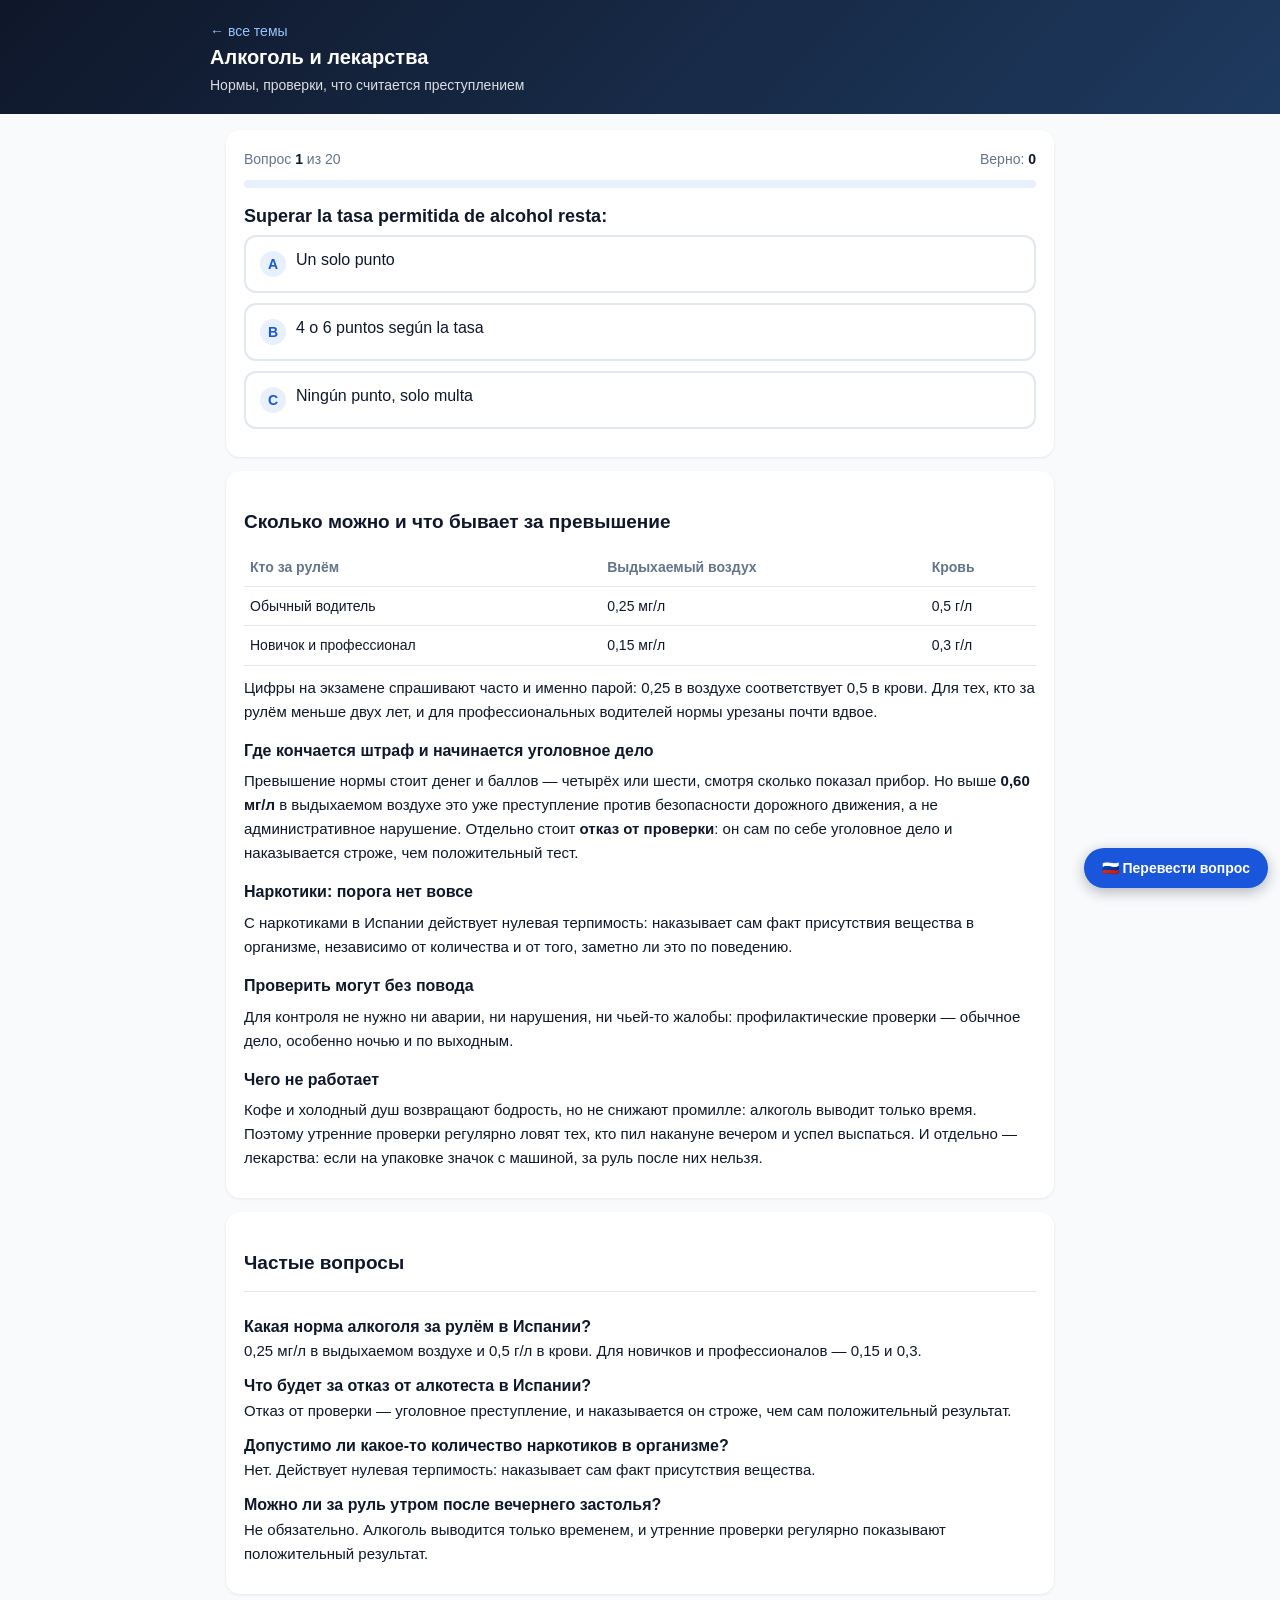
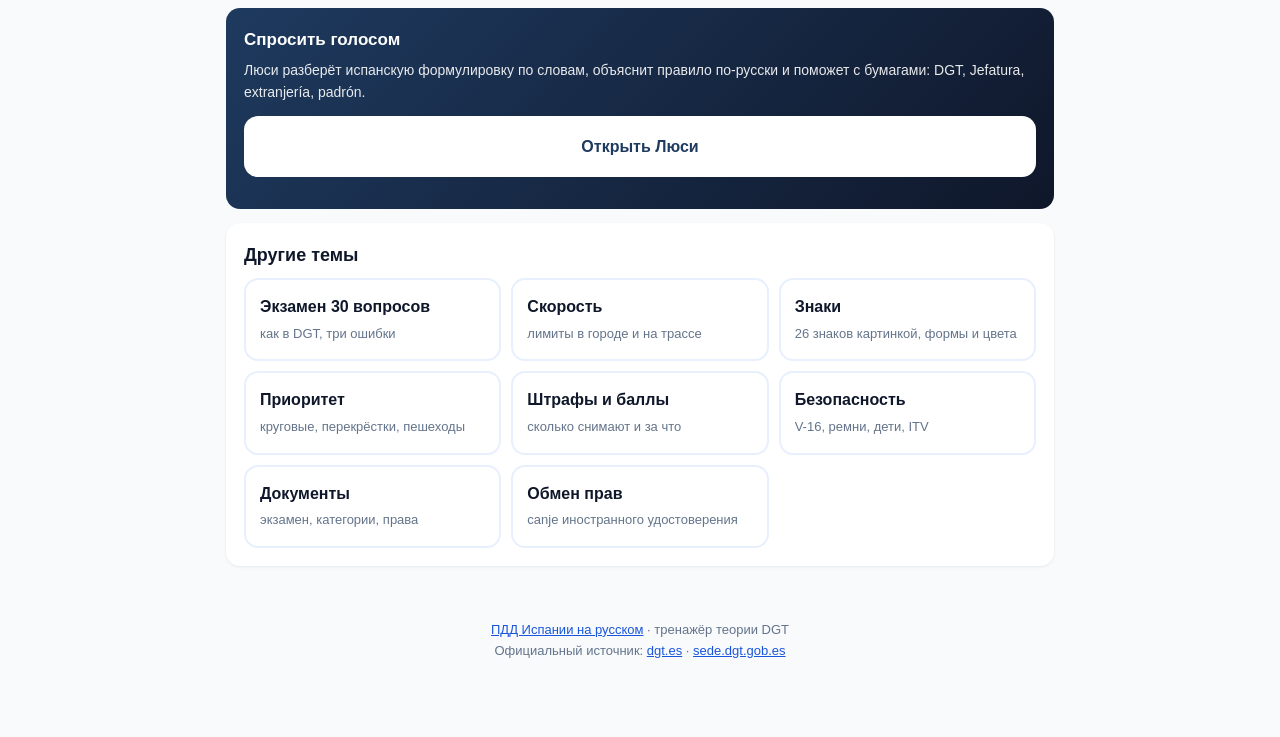
==== alcohol.html @ d6c6e043 "Картинок стало 43, и знак теперь в каждом третьем вопросе билета «Где ещё 20 картинок?» — разобрал п" ====
<!DOCTYPE html>
<html lang="ru">
<head>
<meta charset="UTF-8">
<meta name="viewport" content="width=device-width, initial-scale=1.0">
<meta http-equiv="Cache-Control" content="no-cache, no-store, must-revalidate">
<meta http-equiv="Pragma" content="no-cache">
<meta http-equiv="Expires" content="0">
<title>Алкоголь за рулём в Испании — нормы 0,25 и 0,15 мг/л, тест на русском</title>
<meta name="description" content="Нормы алкоголя за рулём в Испании: 0,25 мг/л в выдыхаемом воздухе и 0,5 г/л в крови, для новичков и профессионалов 0,15 и 0,3. Наркотики — нулевая терпимость, отказ от проверки — уголовное дело.">
<meta name="keywords" content="алкоголь за рулём Испания, норма алкоголя Испания, tasa de alcohol España, 0,25 mg/l, наркотики за рулём Испания, отказ от алкотеста">
<meta property="og:title" content="Алкоголь за рулём в Испании — нормы 0,25 и 0,15 мг/л, тест на русском">
<meta property="og:description" content="Нормы алкоголя за рулём в Испании: 0,25 мг/л в выдыхаемом воздухе и 0,5 г/л в крови, для новичков и профессионалов 0,15 и 0,3. Наркотики — нулевая терпимость, отказ от проверки — уголовное дело.">
<meta property="og:type" content="article">
<meta name="theme-color" content="#0f172a">
<script async src="https://www.googletagmanager.com/gtag/js?id=G-8PW35WG9M5"></script>
<script>window.dataLayer=window.dataLayer||[];function gtag(){dataLayer.push(arguments);}gtag('js',new Date());gtag('config','G-8PW35WG9M5');</script>
<script async src="https://pagead2.googlesyndication.com/pagead/js/adsbygoogle.js?client=ca-pub-7529900678975882" crossorigin="anonymous"></script>
<link rel="canonical" href="https://braxno-dotcom.github.io/pdd-es/alcohol.html">
<link rel="manifest" href="manifest.json">
<link rel="apple-touch-icon" href="icono-180.png">
<link rel="icon" type="image/svg+xml" href="data:image/svg+xml,<svg xmlns='http://www.w3.org/2000/svg' viewBox='0 0 100 100'><circle cx='50' cy='50' r='48' fill='%230f172a' stroke='%231a56db' stroke-width='4'/><text x='50' y='40' text-anchor='middle' font-size='20' font-weight='bold' fill='%2360a5fa'>DGT</text><text x='50' y='62' text-anchor='middle' font-size='13' fill='white'>España</text><text x='50' y='80' text-anchor='middle' font-size='13' fill='%23f87171'>RU</text></svg>">
<link rel="stylesheet" href="estilo.css?v=20260916i">
<script type="application/ld+json">{"@context":"https://schema.org","@type":"FAQPage","mainEntity":[{"@type":"Question","name":"Какая норма алкоголя за рулём в Испании?","acceptedAnswer":{"@type":"Answer","text":"0,25 мг/л в выдыхаемом воздухе и 0,5 г/л в крови. Для новичков и профессионалов — 0,15 и 0,3."}},{"@type":"Question","name":"Что будет за отказ от алкотеста в Испании?","acceptedAnswer":{"@type":"Answer","text":"Отказ от проверки — уголовное преступление, и наказывается он строже, чем сам положительный результат."}},{"@type":"Question","name":"Допустимо ли какое-то количество наркотиков в организме?","acceptedAnswer":{"@type":"Answer","text":"Нет. Действует нулевая терпимость: наказывает сам факт присутствия вещества."}},{"@type":"Question","name":"Можно ли за руль утром после вечернего застолья?","acceptedAnswer":{"@type":"Answer","text":"Не обязательно. Алкоголь выводится только временем, и утренние проверки регулярно показывают положительный результат."}}]}</script>
</head>
<body>

<header>
  <div class="caja">
    <a class="inicio" href="index.html">← все темы</a>
    <h1>Алкоголь и лекарства</h1>
    <p>Нормы, проверки, что считается преступлением</p>
  </div>
</header>

<main>
  <div class="tarjeta">
    <div class="marcador"><span id="contador"></span><span id="puntos"></span></div>
    <div class="barra"><div id="barra"></div></div>
    <div id="zona"></div>
  </div>

  <div class="tarjeta articulo">
    <h2>Сколько можно и что бывает за превышение</h2>
    <table>
      <tr><th>Кто за рулём</th><th>Выдыхаемый воздух</th><th>Кровь</th></tr>
      <tr><td>Обычный водитель</td><td>0,25 мг/л</td><td>0,5 г/л</td></tr>
      <tr><td>Новичок и профессионал</td><td>0,15 мг/л</td><td>0,3 г/л</td></tr>
    </table>
    <p>Цифры на экзамене спрашивают часто и именно парой: 0,25 в воздухе соответствует
    0,5 в крови. Для тех, кто за рулём меньше двух лет, и для профессиональных водителей
    нормы урезаны почти вдвое.</p>

    <h3>Где кончается штраф и начинается уголовное дело</h3>
    <p>Превышение нормы стоит денег и баллов — четырёх или шести, смотря сколько показал
    прибор. Но выше <b>0,60 мг/л</b> в выдыхаемом воздухе это уже преступление против
    безопасности дорожного движения, а не административное нарушение. Отдельно стоит
    <b>отказ от проверки</b>: он сам по себе уголовное дело и наказывается строже, чем
    положительный тест.</p>

    <h3>Наркотики: порога нет вовсе</h3>
    <p>С наркотиками в Испании действует нулевая терпимость: наказывает сам факт присутствия
    вещества в организме, независимо от количества и от того, заметно ли это по поведению.</p>

    <h3>Проверить могут без повода</h3>
    <p>Для контроля не нужно ни аварии, ни нарушения, ни чьей-то жалобы: профилактические
    проверки — обычное дело, особенно ночью и по выходным.</p>

    <h3>Чего не работает</h3>
    <p>Кофе и холодный душ возвращают бодрость, но не снижают промилле: алкоголь выводит
    только время. Поэтому утренние проверки регулярно ловят тех, кто пил накануне вечером
    и успел выспаться. И отдельно — лекарства: если на упаковке значок с машиной, за руль
    после них нельзя.</p>
  </div>

  <div class="tarjeta articulo">
    <h2>Частые вопросы</h2>
    <div class="faq">
      <b>Какая норма алкоголя за рулём в Испании?</b>
      <p>0,25 мг/л в выдыхаемом воздухе и 0,5 г/л в крови. Для новичков и профессионалов — 0,15 и 0,3.</p>
      <b>Что будет за отказ от алкотеста в Испании?</b>
      <p>Отказ от проверки — уголовное преступление, и наказывается он строже, чем сам положительный результат.</p>
      <b>Допустимо ли какое-то количество наркотиков в организме?</b>
      <p>Нет. Действует нулевая терпимость: наказывает сам факт присутствия вещества.</p>
      <b>Можно ли за руль утром после вечернего застолья?</b>
      <p>Не обязательно. Алкоголь выводится только временем, и утренние проверки регулярно показывают положительный результат.</p>
    </div>
  </div>

  <div class="lucia">
    <h2>Спросить голосом</h2>
    <p>Люси разберёт испанскую формулировку по словам, объяснит правило по-русски и
    поможет с бумагами: DGT, Jefatura, extranjería, padrón.</p>
    <a class="boton lucia" href="https://repetiteur.onrender.com/?c=es-pdd">Открыть Люси</a>
  </div>

  <div class="tarjeta">
    <h2>Другие темы</h2>
    <div class="temas">
      <a class="tema" href="test.html"><b>Экзамен 30 вопросов</b><span>как в DGT, три ошибки</span></a>
      <a class="tema" href="velocidad.html"><b>Скорость</b><span>лимиты в городе и на трассе</span></a>
      <a class="tema" href="senales.html"><b>Знаки</b><span>26 знаков картинкой, формы и цвета</span></a>
      <a class="tema" href="prioridad.html"><b>Приоритет</b><span>круговые, перекрёстки, пешеходы</span></a>
      <a class="tema" href="multas.html"><b>Штрафы и баллы</b><span>сколько снимают и за что</span></a>
      <a class="tema" href="seguridad.html"><b>Безопасность</b><span>V-16, ремни, дети, ITV</span></a>
      <a class="tema" href="documentos.html"><b>Документы</b><span>экзамен, категории, права</span></a>
      <a class="tema" href="canje.html"><b>Обмен прав</b><span>canje иностранного удостоверения</span></a>
    </div>
  </div>
</main>

<footer>
  <a href="index.html">ПДД Испании на русском</a> · тренажёр теории DGT<br>
  Официальный источник: <a href="https://www.dgt.es" rel="nofollow">dgt.es</a> ·
  <a href="https://sede.dgt.gob.es" rel="nofollow">sede.dgt.gob.es</a>
</footer>

<script>window.MODO = {tema: "alcohol", examen: false};</script>

<script src="preguntas.js?v=20260916i"></script>
<script src="motor.js?v=20260916i"></script>
</body>
</html>
---- estilo.css ----
/* Общий стиль сайта ПДД Испании. Тёмно-синий как у французского сайта —
   это один продукт, только другая страна. Мобильный вид главный: почти все
   заходят с телефона, поэтому карточки, а не таблицы. */
* { margin: 0; padding: 0; box-sizing: border-box; }

:root {
  --azul: #1a56db;
  --azul-osc: #1e3a5f;
  --azul-claro: #e8f0fe;
  --rojo: #dc2626;
  --verde: #16a34a;
  --naranja: #ea580c;
  --oscuro: #0f172a;
  --gris: #64748b;
  --claro: #f8fafc;
}

body {
  font-family: -apple-system, BlinkMacSystemFont, "Segoe UI", Roboto, sans-serif;
  background: var(--claro);
  color: var(--oscuro);
  line-height: 1.6;
  -webkit-text-size-adjust: 100%;
}

header {
  background: linear-gradient(135deg, var(--oscuro), var(--azul-osc));
  color: #fff;
  padding: 18px 16px;
}
header .caja { max-width: 860px; margin: 0 auto; }
header h1 { font-size: 20px; line-height: 1.3; }
header p { font-size: 14px; opacity: .85; margin-top: 4px; }
header a.inicio { color: #93c5fd; text-decoration: none; font-size: 14px; }

main { max-width: 860px; margin: 0 auto; padding: 16px; }

.tarjeta {
  background: #fff;
  border-radius: 14px;
  padding: 18px;
  margin-bottom: 14px;
  box-shadow: 0 1px 3px rgba(15, 23, 42, .08);
}
.tarjeta h2 { font-size: 18px; margin-bottom: 8px; }
.tarjeta h3 { font-size: 16px; margin: 14px 0 6px; }
.tarjeta p, .tarjeta li { font-size: 15px; }
.tarjeta ul { padding-left: 20px; margin: 8px 0; }

.temas { display: grid; grid-template-columns: repeat(auto-fit, minmax(200px, 1fr)); gap: 10px; }
.tema {
  display: block;
  background: #fff;
  border: 2px solid var(--azul-claro);
  border-radius: 14px;
  padding: 14px;
  text-decoration: none;
  color: var(--oscuro);
}
.tema:active { border-color: var(--azul); }
.tema b { display: block; font-size: 16px; }
.tema span { font-size: 13px; color: var(--gris); }

.boton {
  display: inline-block;
  background: var(--azul);
  color: #fff;
  border: none;
  border-radius: 12px;
  padding: 14px 22px;
  font-size: 16px;
  font-weight: 600;
  text-decoration: none;
  cursor: pointer;
  width: 100%;
  text-align: center;
}
.boton.secundario { background: #fff; color: var(--azul); border: 2px solid var(--azul); }
.boton + .boton { margin-top: 10px; }

/* --- тест --- */
.barra { height: 8px; background: var(--azul-claro); border-radius: 4px; overflow: hidden; margin-bottom: 14px; }
.barra div { height: 100%; background: var(--azul); width: 0; transition: width .25s; }

.marcador { display: flex; justify-content: space-between; font-size: 14px; color: var(--gris); margin-bottom: 10px; }
.marcador b { color: var(--oscuro); }

.pregunta-es { font-size: 18px; font-weight: 600; margin-bottom: 4px; }
.pregunta-ru { font-size: 15px; color: var(--gris); margin-bottom: 14px; }

.opcion {
  display: block;
  width: 100%;
  text-align: left;
  background: #fff;
  border: 2px solid #e2e8f0;
  border-radius: 12px;
  padding: 14px;
  margin-bottom: 10px;
  font-size: 16px;
  cursor: pointer;
  font-family: inherit;
  color: var(--oscuro);
}
.opcion:disabled { cursor: default; }
.opcion.bien { border-color: var(--verde); background: #f0fdf4; }
.opcion.mal { border-color: var(--rojo); background: #fef2f2; }

.aviso { font-size: 14px; padding: 12px; border-radius: 10px; margin-bottom: 12px; }
.aviso.bien { background: #f0fdf4; color: #166534; }
.aviso.mal { background: #fef2f2; color: #991b1b; }

.resultado { text-align: center; }
.resultado .nota { font-size: 44px; font-weight: 700; margin: 8px 0; }
.resultado .aprobado { color: var(--verde); }
.resultado .suspenso { color: var(--rojo); }

.fallo { border-left: 4px solid var(--rojo); padding: 10px 12px; margin-bottom: 10px; background: #fff; border-radius: 0 10px 10px 0; text-align: left; }
.fallo .es { font-weight: 600; font-size: 15px; }
.fallo .ru { font-size: 14px; color: var(--gris); }
.fallo .ok { font-size: 14px; color: var(--verde); margin-top: 4px; }

.lucia {
  background: linear-gradient(135deg, #1e3a5f, #0f172a);
  color: #fff;
  border-radius: 14px;
  padding: 18px;
  margin-bottom: 14px;
}
.lucia h2 { font-size: 17px; margin-bottom: 6px; }
.lucia p { font-size: 14px; opacity: .9; margin-bottom: 12px; }
.lucia a { background: #fff; color: var(--azul-osc); }

footer { text-align: center; padding: 24px 16px; color: var(--gris); font-size: 13px; }
footer a { color: var(--azul); }

.nota-pie { font-size: 13px; color: var(--gris); margin-top: 10px; }

/* --- перевод вариантов и кнопка-переключатель --- */
/* ⚠️ Перевод по умолчанию виден: сайт для тех, кто испанского ещё не знает.
   Класс sin-ru на body прячет русский — режим «как в зале экзамена». */
.opcion .es { display: block; }
.opcion .ru { display: block; font-size: 14px; color: var(--gris); margin-top: 2px; }
body.sin-ru .opcion .ru,
body.sin-ru .pregunta-ru { display: none; }

.traducir {
  position: fixed;
  right: 12px;
  bottom: 12px;
  z-index: 50;
  background: var(--oscuro);
  color: #fff;
  border: none;
  border-radius: 999px;
  padding: 12px 18px;
  font-size: 14px;
  font-weight: 600;
  font-family: inherit;
  box-shadow: 0 4px 14px rgba(15, 23, 42, .3);
  cursor: pointer;
}
body.sin-ru .traducir { background: var(--azul); }

.fallo .por { font-size: 14px; color: var(--oscuro); margin-top: 6px; }
.aviso b { font-weight: 700; }

/* Хвост страницы не должен прятаться под плавающей кнопкой. */
footer { padding-bottom: 76px; }

/* --- длинные текстовые блоки для поиска --- */
.articulo h2 { font-size: 19px; margin: 18px 0 8px; }
.articulo h3 { font-size: 16px; margin: 14px 0 6px; }
.articulo p { margin-bottom: 10px; }
.articulo table { width: 100%; border-collapse: collapse; margin: 10px 0; font-size: 14px; }
.articulo td, .articulo th { border-bottom: 1px solid #e2e8f0; padding: 8px 6px; text-align: left; }
.articulo th { color: var(--gris); font-weight: 600; }
.faq { border-top: 1px solid #e2e8f0; padding-top: 12px; margin-top: 12px; }
.faq b { display: block; margin-top: 10px; }

/* --- знак над вопросом --- */
/* Знак — главное в вопросе, поэтому он крупный и по центру. На телефоне
   120 пикселей читаются так же, как настоящий знак на подъезде: по форме и цвету. */
.senal { text-align: center; margin: 0 0 14px; }
.senal svg { width: 120px; height: 120px; }
.senal-min { float: left; margin: 0 10px 6px 0; }
.senal-min svg { width: 52px; height: 52px; }
.fallo { overflow: hidden; }

/* --- вариант ответа: буква слева, перевод в скобках рядом (как у французского сайта) --- */
.opcion { display: flex; align-items: flex-start; gap: 10px; }
.opcion .letra {
  flex: 0 0 26px;
  height: 26px;
  border-radius: 50%;
  background: var(--azul-claro);
  color: var(--azul);
  font-weight: 700;
  font-size: 14px;
  line-height: 26px;
  text-align: center;
}
.opcion .texto { flex: 1; }
.opcion .es { display: inline; }
.opcion .ru { display: inline; font-size: 14px; color: var(--gris); margin-top: 0; }
.opcion.bien .letra { background: #dcfce7; color: var(--verde); }
.opcion.mal .letra { background: #fee2e2; color: var(--rojo); }
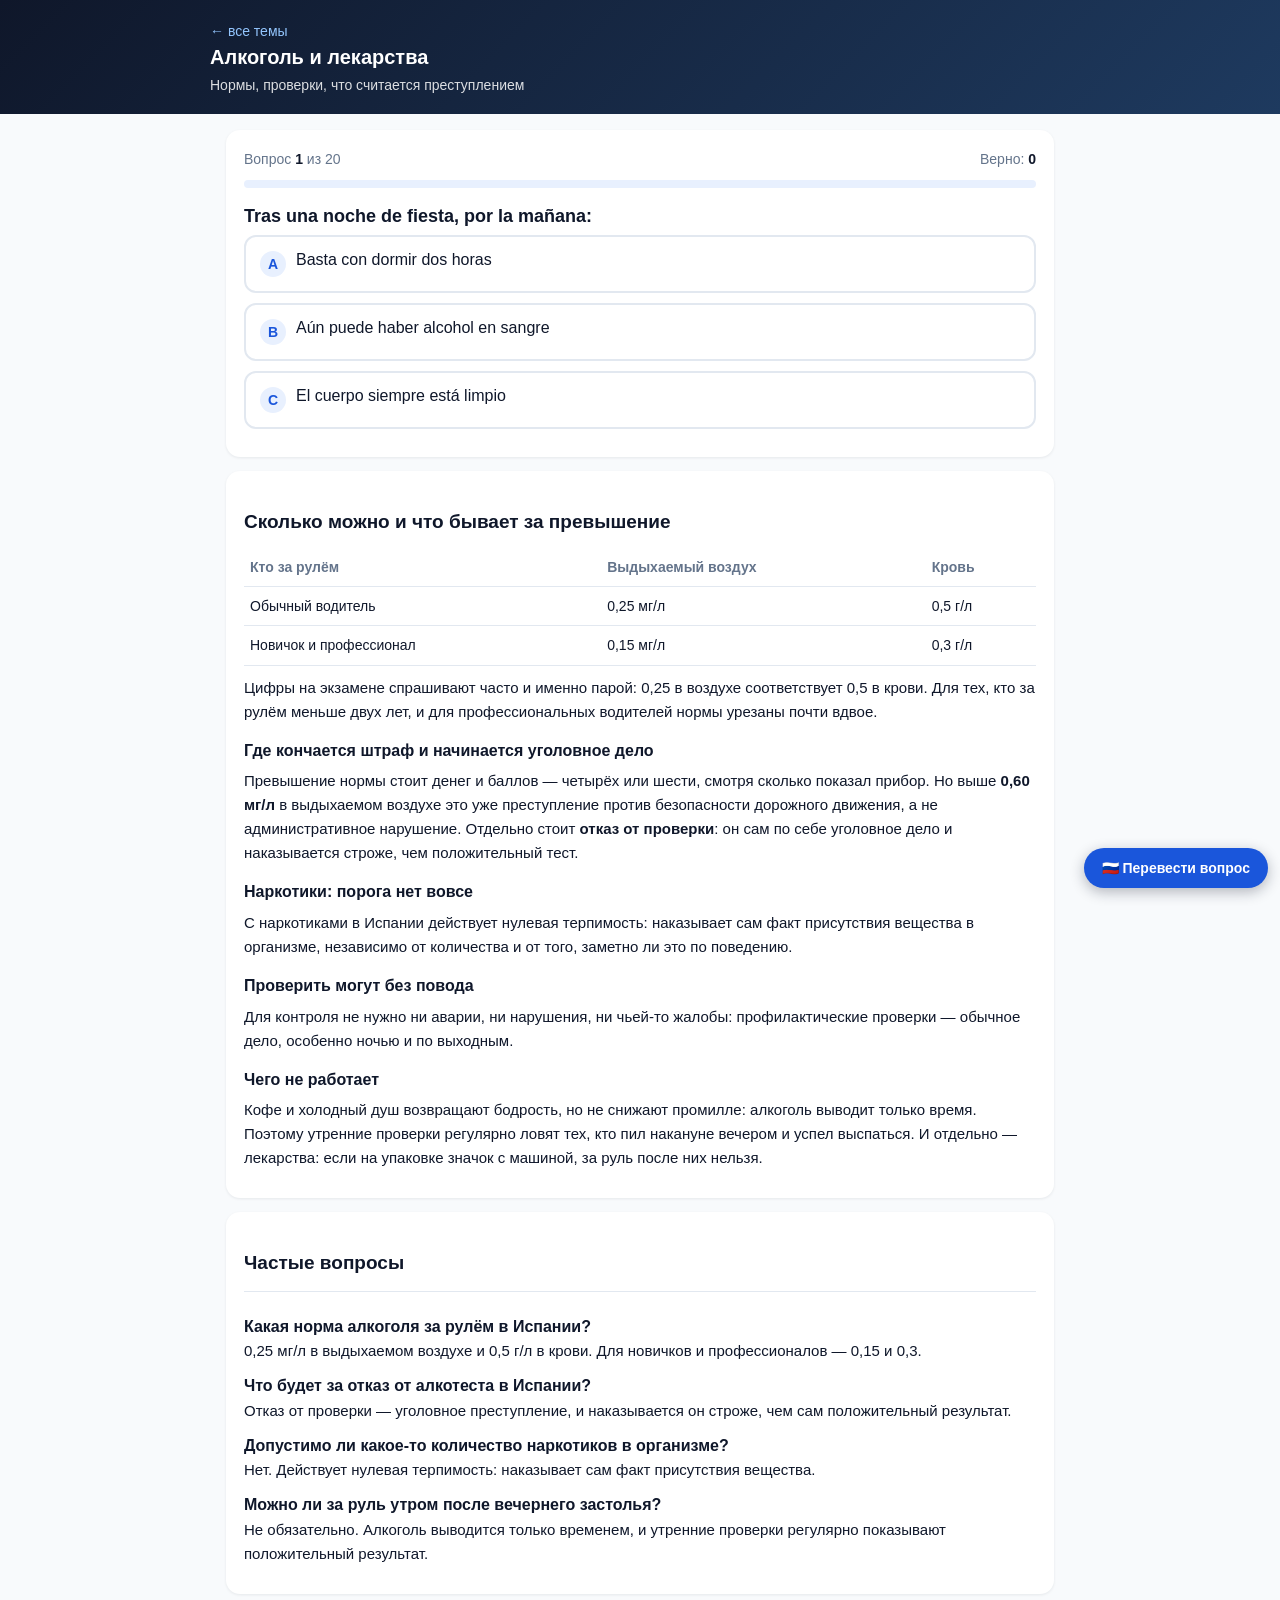
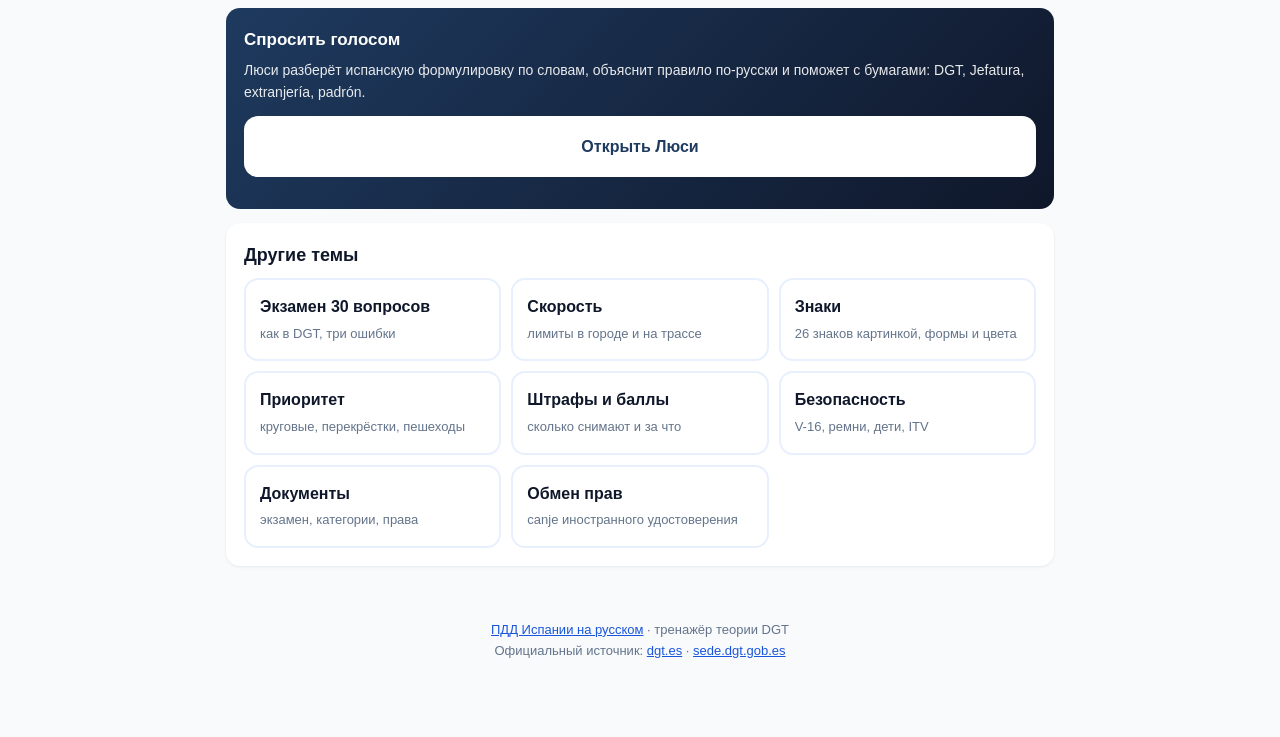
==== commit 23f36f39: "Банк собирается из таблиц правил: 197 → 335 вопросов Дорога к тысяче. Писать восемьсот вопросов подр" ====
--- a/alcohol.html
+++ b/alcohol.html
@@ -20,7 +20,7 @@
 <link rel="manifest" href="manifest.json">
 <link rel="apple-touch-icon" href="icono-180.png">
 <link rel="icon" type="image/svg+xml" href="data:image/svg+xml,<svg xmlns='http://www.w3.org/2000/svg' viewBox='0 0 100 100'><circle cx='50' cy='50' r='48' fill='%230f172a' stroke='%231a56db' stroke-width='4'/><text x='50' y='40' text-anchor='middle' font-size='20' font-weight='bold' fill='%2360a5fa'>DGT</text><text x='50' y='62' text-anchor='middle' font-size='13' fill='white'>España</text><text x='50' y='80' text-anchor='middle' font-size='13' fill='%23f87171'>RU</text></svg>">
-<link rel="stylesheet" href="estilo.css?v=20260916i">
+<link rel="stylesheet" href="estilo.css?v=20260916j">
 <script type="application/ld+json">{"@context":"https://schema.org","@type":"FAQPage","mainEntity":[{"@type":"Question","name":"Какая норма алкоголя за рулём в Испании?","acceptedAnswer":{"@type":"Answer","text":"0,25 мг/л в выдыхаемом воздухе и 0,5 г/л в крови. Для новичков и профессионалов — 0,15 и 0,3."}},{"@type":"Question","name":"Что будет за отказ от алкотеста в Испании?","acceptedAnswer":{"@type":"Answer","text":"Отказ от проверки — уголовное преступление, и наказывается он строже, чем сам положительный результат."}},{"@type":"Question","name":"Допустимо ли какое-то количество наркотиков в организме?","acceptedAnswer":{"@type":"Answer","text":"Нет. Действует нулевая терпимость: наказывает сам факт присутствия вещества."}},{"@type":"Question","name":"Можно ли за руль утром после вечернего застолья?","acceptedAnswer":{"@type":"Answer","text":"Не обязательно. Алкоголь выводится только временем, и утренние проверки регулярно показывают положительный результат."}}]}</script>
 </head>
 <body>
@@ -117,7 +117,8 @@
 
 <script>window.MODO = {tema: "alcohol", examen: false};</script>
 
-<script src="preguntas.js?v=20260916i"></script>
-<script src="motor.js?v=20260916i"></script>
+<script src="preguntas.js?v=20260916j"></script>
+<script src="preguntas-auto.js?v=20260916j"></script>
+<script src="motor.js?v=20260916j"></script>
 </body>
 </html>
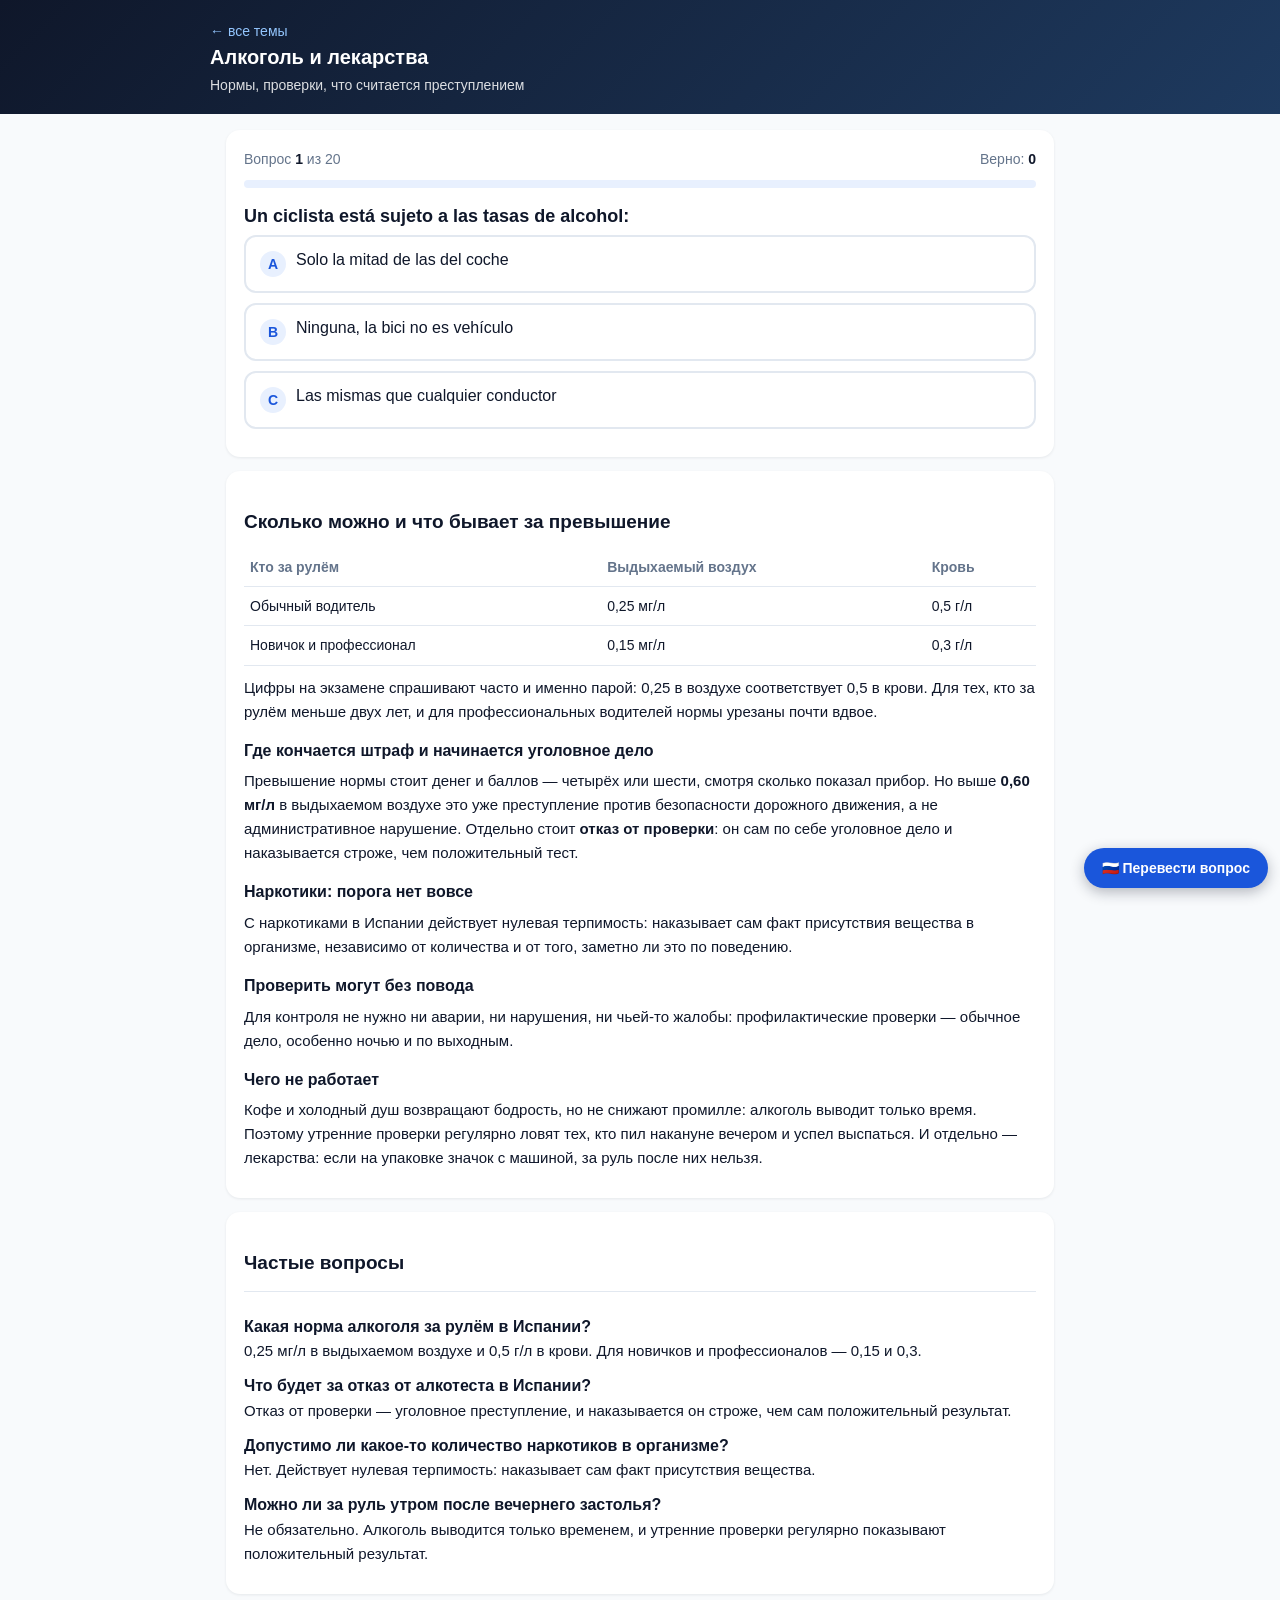
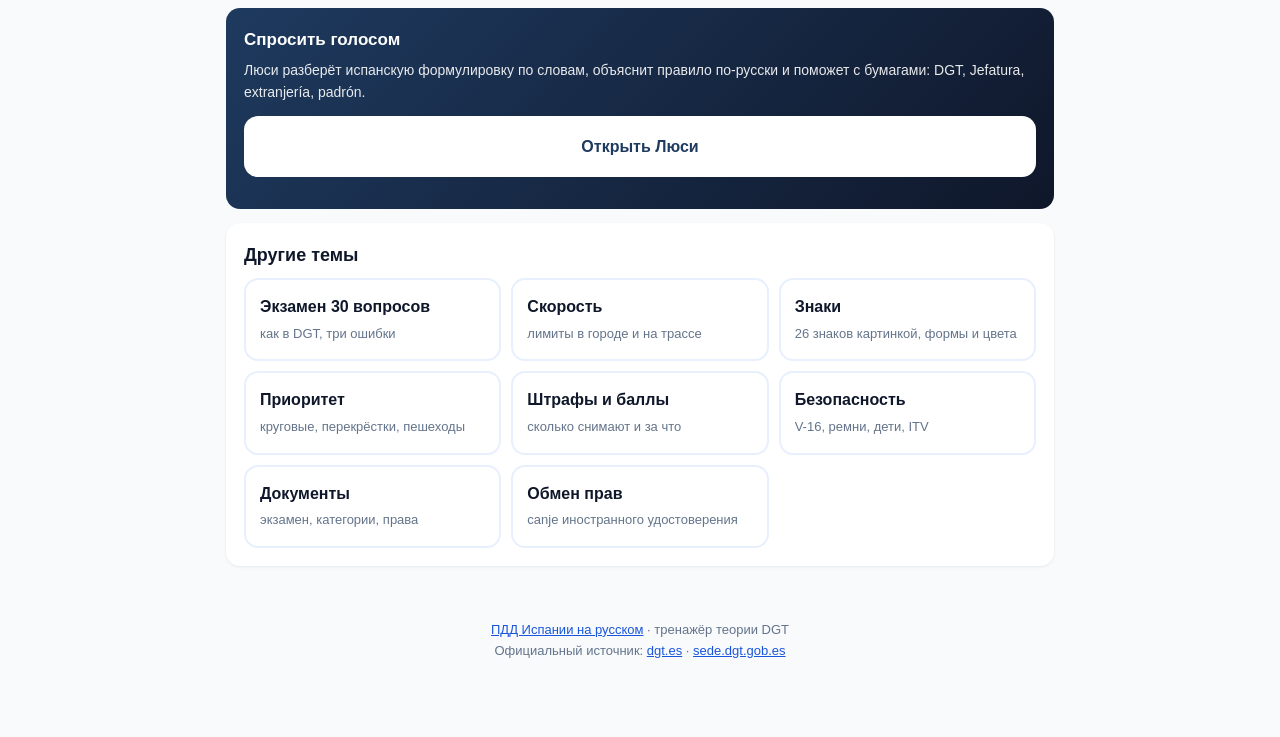
==== commit 96197006: "Перевод не появляется сам: только по нажатию и только на текущий вопрос Борис: «чтоб перевод появлял" ====
--- a/alcohol.html
+++ b/alcohol.html
@@ -20,7 +20,7 @@
 <link rel="manifest" href="manifest.json">
 <link rel="apple-touch-icon" href="icono-180.png">
 <link rel="icon" type="image/svg+xml" href="data:image/svg+xml,<svg xmlns='http://www.w3.org/2000/svg' viewBox='0 0 100 100'><circle cx='50' cy='50' r='48' fill='%230f172a' stroke='%231a56db' stroke-width='4'/><text x='50' y='40' text-anchor='middle' font-size='20' font-weight='bold' fill='%2360a5fa'>DGT</text><text x='50' y='62' text-anchor='middle' font-size='13' fill='white'>España</text><text x='50' y='80' text-anchor='middle' font-size='13' fill='%23f87171'>RU</text></svg>">
-<link rel="stylesheet" href="estilo.css?v=20260916j">
+<link rel="stylesheet" href="estilo.css?v=20260916k">
 <script type="application/ld+json">{"@context":"https://schema.org","@type":"FAQPage","mainEntity":[{"@type":"Question","name":"Какая норма алкоголя за рулём в Испании?","acceptedAnswer":{"@type":"Answer","text":"0,25 мг/л в выдыхаемом воздухе и 0,5 г/л в крови. Для новичков и профессионалов — 0,15 и 0,3."}},{"@type":"Question","name":"Что будет за отказ от алкотеста в Испании?","acceptedAnswer":{"@type":"Answer","text":"Отказ от проверки — уголовное преступление, и наказывается он строже, чем сам положительный результат."}},{"@type":"Question","name":"Допустимо ли какое-то количество наркотиков в организме?","acceptedAnswer":{"@type":"Answer","text":"Нет. Действует нулевая терпимость: наказывает сам факт присутствия вещества."}},{"@type":"Question","name":"Можно ли за руль утром после вечернего застолья?","acceptedAnswer":{"@type":"Answer","text":"Не обязательно. Алкоголь выводится только временем, и утренние проверки регулярно показывают положительный результат."}}]}</script>
 </head>
 <body>
@@ -117,8 +117,8 @@
 
 <script>window.MODO = {tema: "alcohol", examen: false};</script>
 
-<script src="preguntas.js?v=20260916j"></script>
-<script src="preguntas-auto.js?v=20260916j"></script>
-<script src="motor.js?v=20260916j"></script>
+<script src="preguntas.js?v=20260916k"></script>
+<script src="preguntas-auto.js?v=20260916k"></script>
+<script src="motor.js?v=20260916k"></script>
 </body>
 </html>
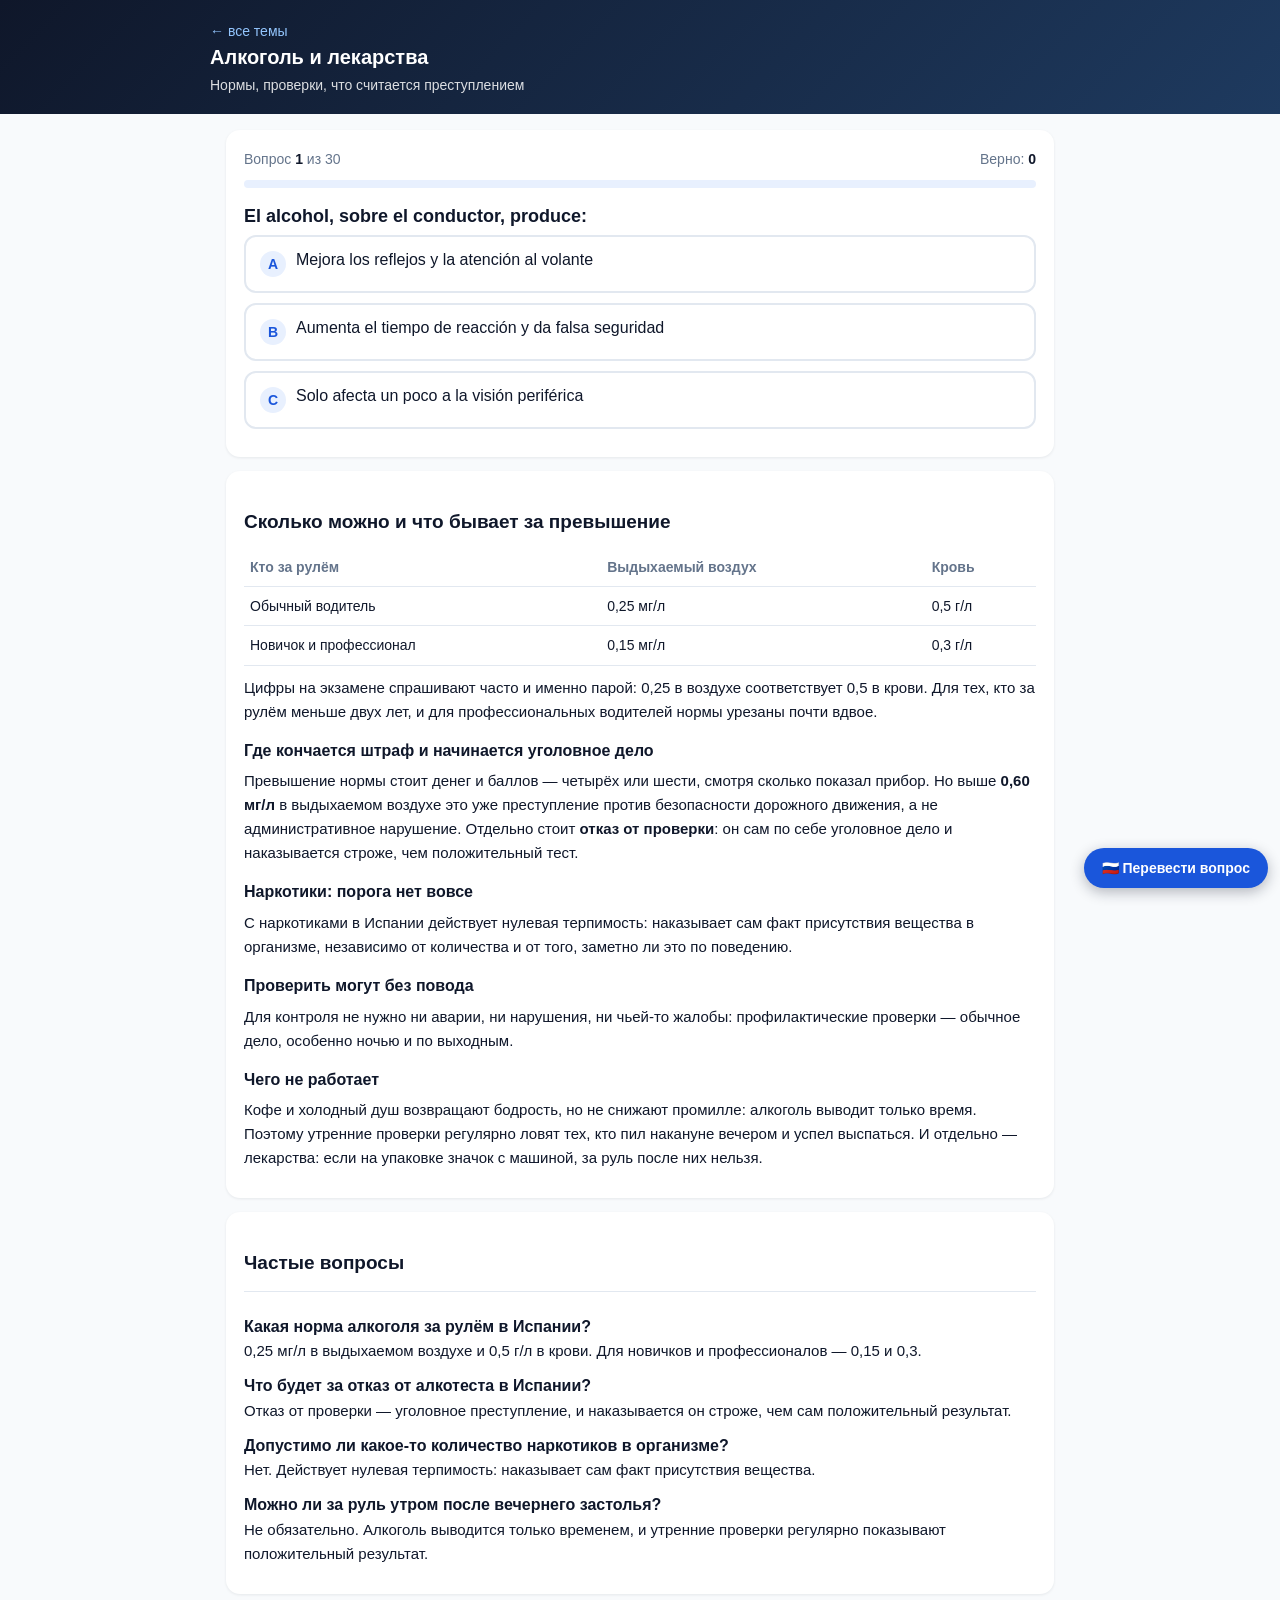
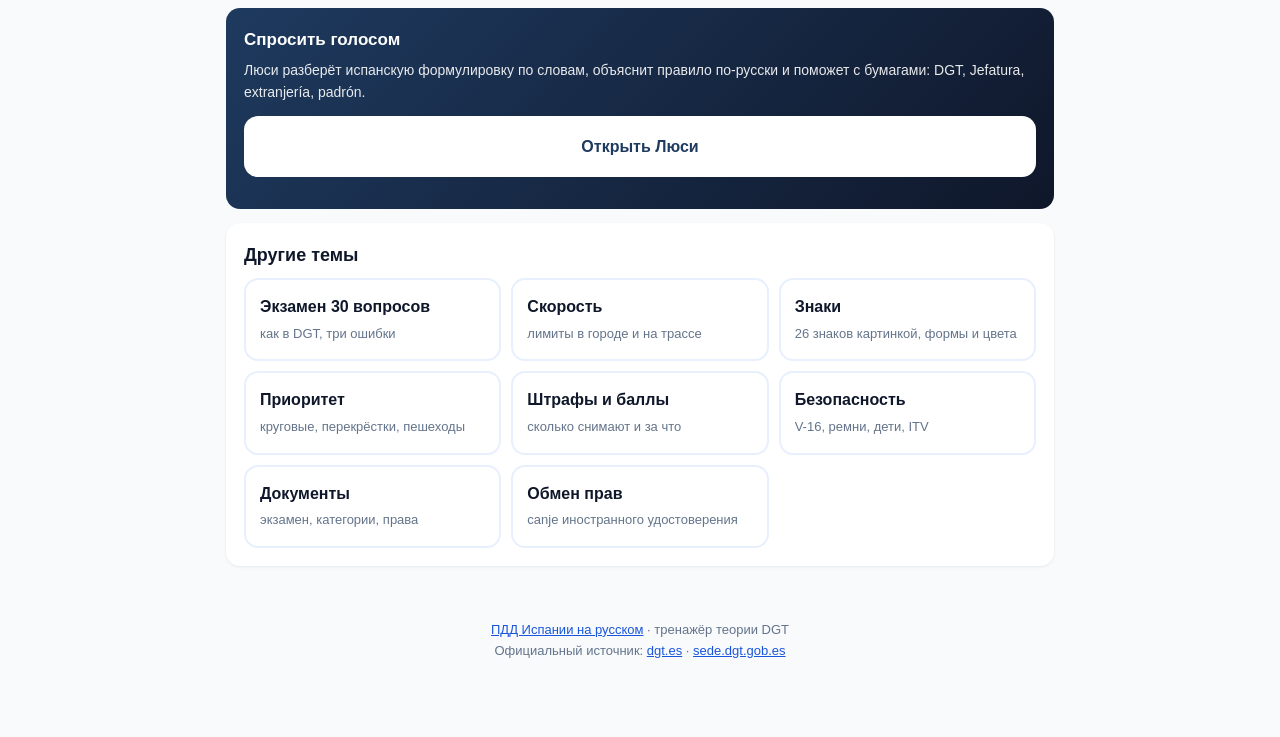
==== commit 6396e8dd: "Ещё шесть таблиц правил: банк 335 → 376 Продолжение дороги к тысяче. Новые таблицы: - реакция и путь" ====
--- a/alcohol.html
+++ b/alcohol.html
@@ -20,7 +20,7 @@
 <link rel="manifest" href="manifest.json">
 <link rel="apple-touch-icon" href="icono-180.png">
 <link rel="icon" type="image/svg+xml" href="data:image/svg+xml,<svg xmlns='http://www.w3.org/2000/svg' viewBox='0 0 100 100'><circle cx='50' cy='50' r='48' fill='%230f172a' stroke='%231a56db' stroke-width='4'/><text x='50' y='40' text-anchor='middle' font-size='20' font-weight='bold' fill='%2360a5fa'>DGT</text><text x='50' y='62' text-anchor='middle' font-size='13' fill='white'>España</text><text x='50' y='80' text-anchor='middle' font-size='13' fill='%23f87171'>RU</text></svg>">
-<link rel="stylesheet" href="estilo.css?v=20260916k">
+<link rel="stylesheet" href="estilo.css?v=20260917a">
 <script type="application/ld+json">{"@context":"https://schema.org","@type":"FAQPage","mainEntity":[{"@type":"Question","name":"Какая норма алкоголя за рулём в Испании?","acceptedAnswer":{"@type":"Answer","text":"0,25 мг/л в выдыхаемом воздухе и 0,5 г/л в крови. Для новичков и профессионалов — 0,15 и 0,3."}},{"@type":"Question","name":"Что будет за отказ от алкотеста в Испании?","acceptedAnswer":{"@type":"Answer","text":"Отказ от проверки — уголовное преступление, и наказывается он строже, чем сам положительный результат."}},{"@type":"Question","name":"Допустимо ли какое-то количество наркотиков в организме?","acceptedAnswer":{"@type":"Answer","text":"Нет. Действует нулевая терпимость: наказывает сам факт присутствия вещества."}},{"@type":"Question","name":"Можно ли за руль утром после вечернего застолья?","acceptedAnswer":{"@type":"Answer","text":"Не обязательно. Алкоголь выводится только временем, и утренние проверки регулярно показывают положительный результат."}}]}</script>
 </head>
 <body>
@@ -117,8 +117,8 @@
 
 <script>window.MODO = {tema: "alcohol", examen: false};</script>
 
-<script src="preguntas.js?v=20260916k"></script>
-<script src="preguntas-auto.js?v=20260916k"></script>
-<script src="motor.js?v=20260916k"></script>
+<script src="preguntas.js?v=20260917a"></script>
+<script src="preguntas-auto.js?v=20260917a"></script>
+<script src="motor.js?v=20260917a"></script>
 </body>
 </html>
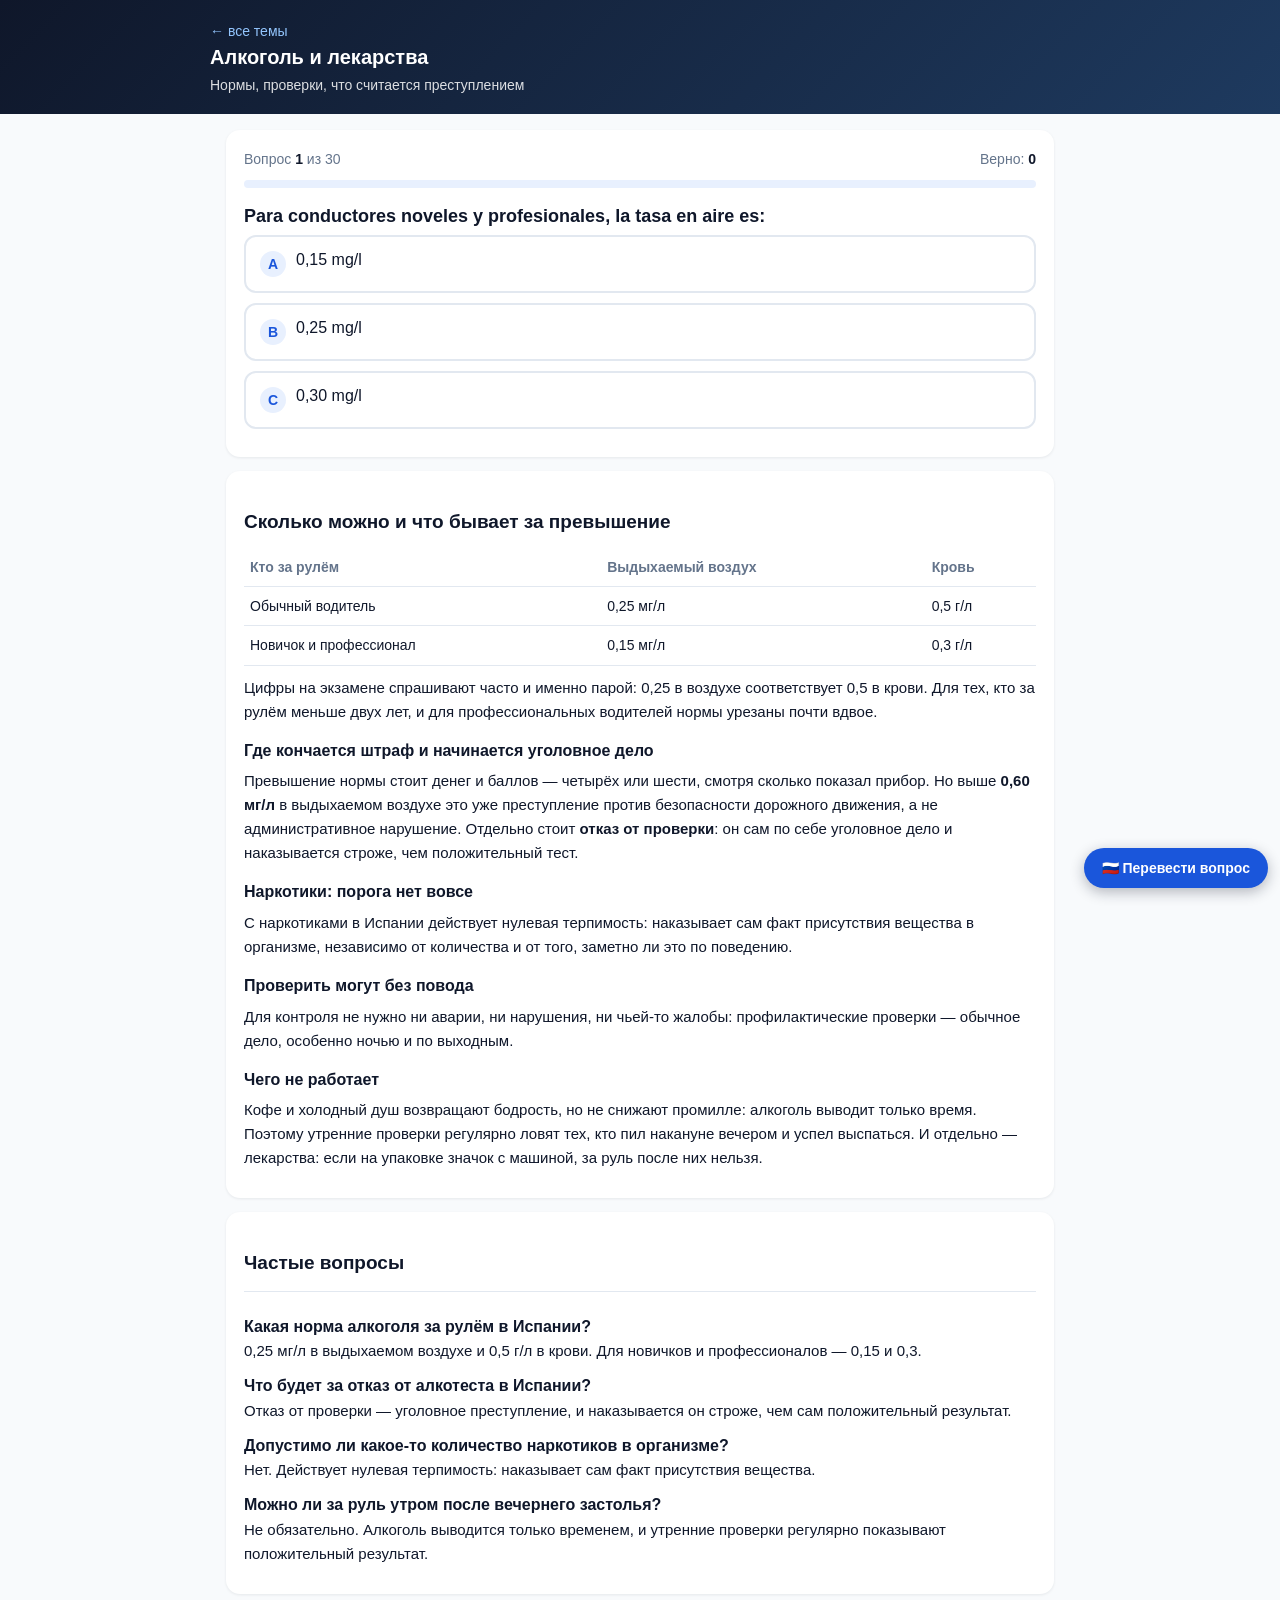
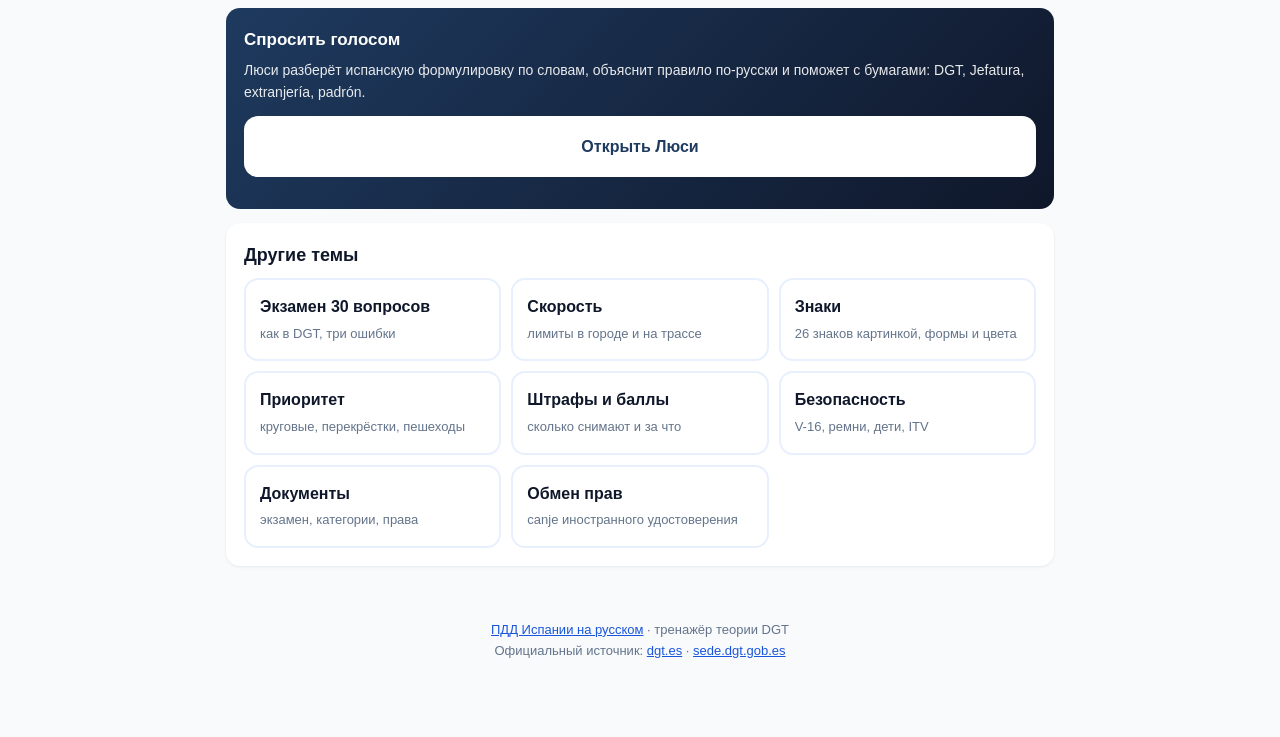
==== commit aac8c326: "Вторая волна таблиц: банк 376 → 416 Добавлено: - приоритет, двенадцать ситуаций по две формулировки:" ====
--- a/alcohol.html
+++ b/alcohol.html
@@ -20,7 +20,7 @@
 <link rel="manifest" href="manifest.json">
 <link rel="apple-touch-icon" href="icono-180.png">
 <link rel="icon" type="image/svg+xml" href="data:image/svg+xml,<svg xmlns='http://www.w3.org/2000/svg' viewBox='0 0 100 100'><circle cx='50' cy='50' r='48' fill='%230f172a' stroke='%231a56db' stroke-width='4'/><text x='50' y='40' text-anchor='middle' font-size='20' font-weight='bold' fill='%2360a5fa'>DGT</text><text x='50' y='62' text-anchor='middle' font-size='13' fill='white'>España</text><text x='50' y='80' text-anchor='middle' font-size='13' fill='%23f87171'>RU</text></svg>">
-<link rel="stylesheet" href="estilo.css?v=20260917a">
+<link rel="stylesheet" href="estilo.css?v=20260917b">
 <script type="application/ld+json">{"@context":"https://schema.org","@type":"FAQPage","mainEntity":[{"@type":"Question","name":"Какая норма алкоголя за рулём в Испании?","acceptedAnswer":{"@type":"Answer","text":"0,25 мг/л в выдыхаемом воздухе и 0,5 г/л в крови. Для новичков и профессионалов — 0,15 и 0,3."}},{"@type":"Question","name":"Что будет за отказ от алкотеста в Испании?","acceptedAnswer":{"@type":"Answer","text":"Отказ от проверки — уголовное преступление, и наказывается он строже, чем сам положительный результат."}},{"@type":"Question","name":"Допустимо ли какое-то количество наркотиков в организме?","acceptedAnswer":{"@type":"Answer","text":"Нет. Действует нулевая терпимость: наказывает сам факт присутствия вещества."}},{"@type":"Question","name":"Можно ли за руль утром после вечернего застолья?","acceptedAnswer":{"@type":"Answer","text":"Не обязательно. Алкоголь выводится только временем, и утренние проверки регулярно показывают положительный результат."}}]}</script>
 </head>
 <body>
@@ -117,8 +117,8 @@
 
 <script>window.MODO = {tema: "alcohol", examen: false};</script>
 
-<script src="preguntas.js?v=20260917a"></script>
-<script src="preguntas-auto.js?v=20260917a"></script>
-<script src="motor.js?v=20260917a"></script>
+<script src="preguntas.js?v=20260917b"></script>
+<script src="preguntas-auto.js?v=20260917b"></script>
+<script src="motor.js?v=20260917b"></script>
 </body>
 </html>
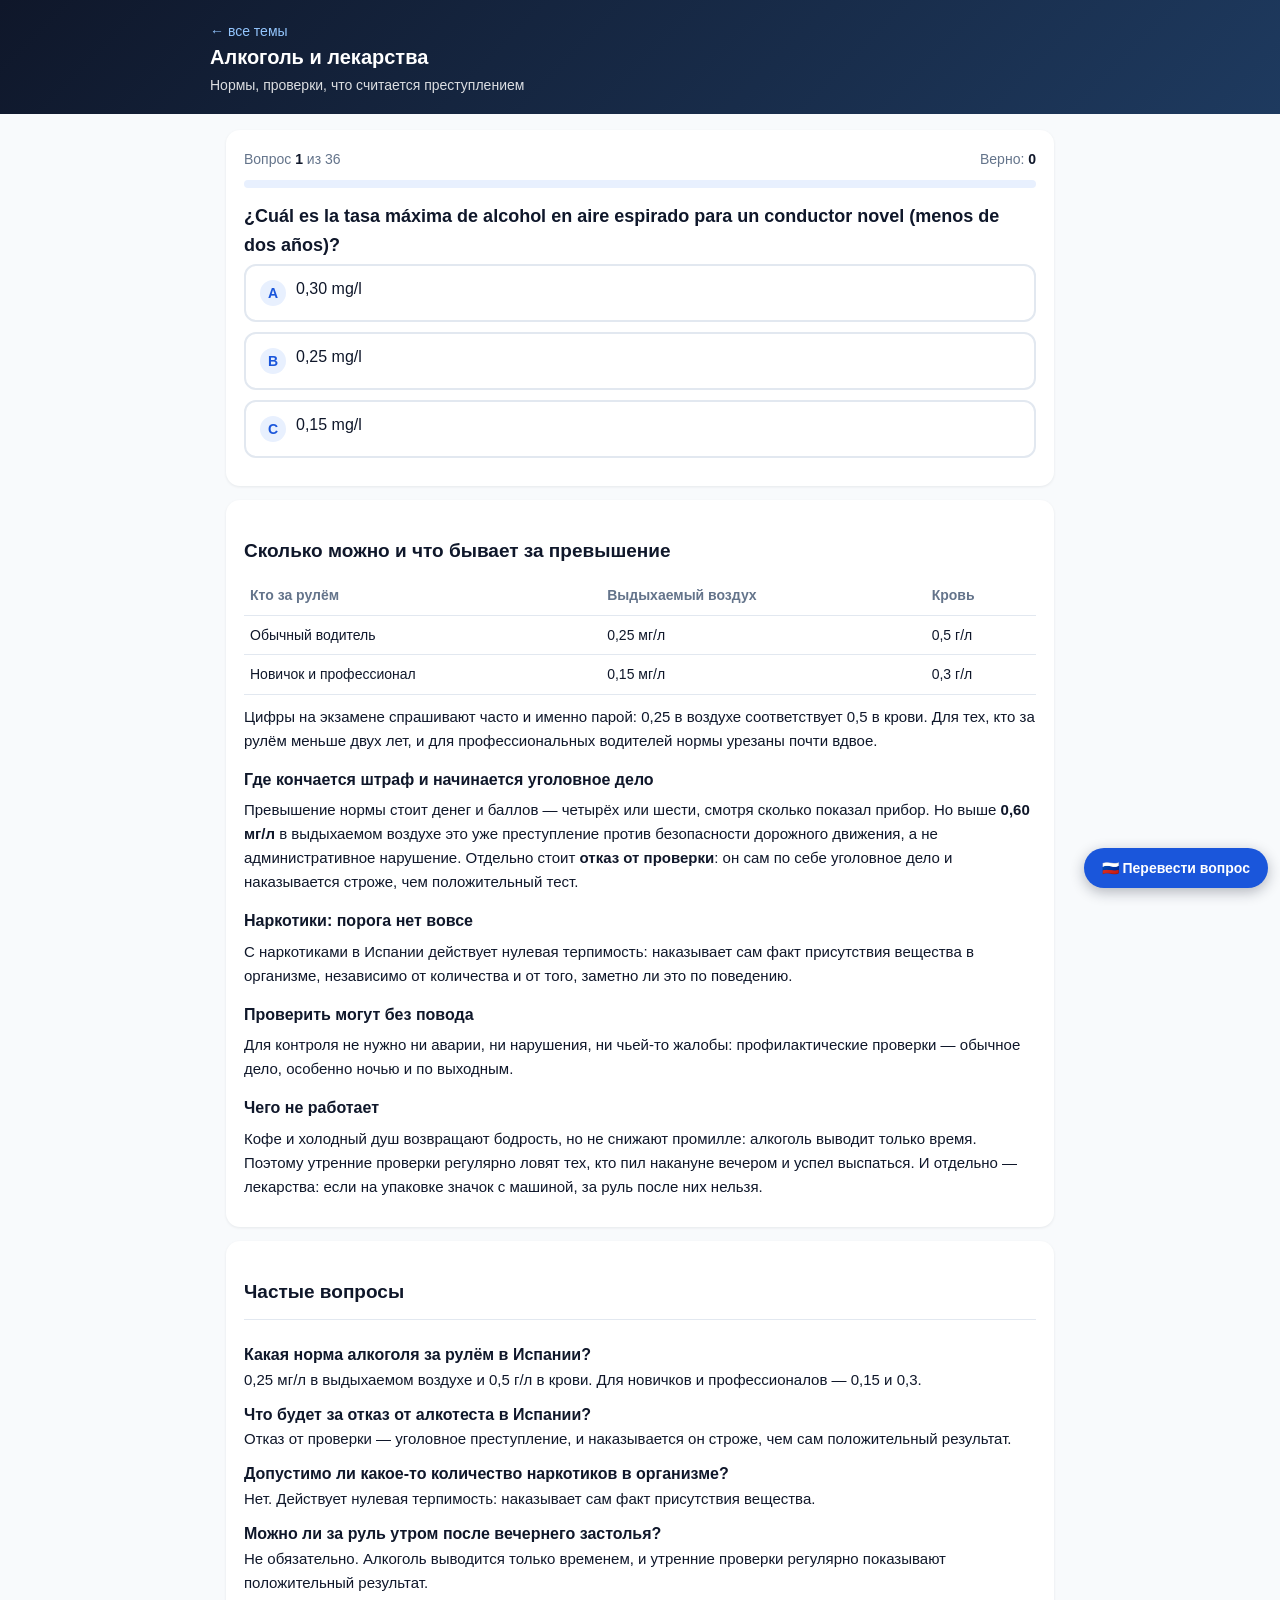
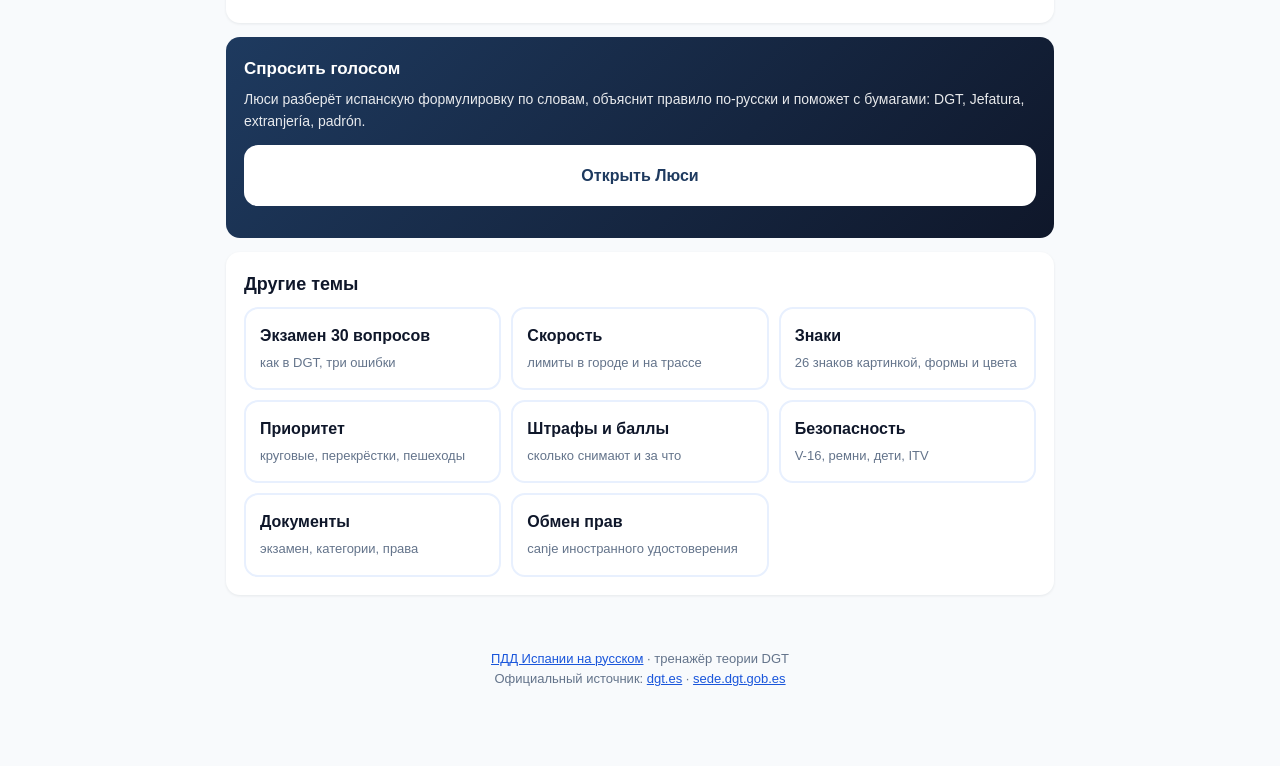
==== commit 4903e64d: "Третья волна таблиц: банк 416 → 457 Добавлено: - где нельзя стоять: зебра, велодорожка, тротуар, ост" ====
--- a/alcohol.html
+++ b/alcohol.html
@@ -20,7 +20,7 @@
 <link rel="manifest" href="manifest.json">
 <link rel="apple-touch-icon" href="icono-180.png">
 <link rel="icon" type="image/svg+xml" href="data:image/svg+xml,<svg xmlns='http://www.w3.org/2000/svg' viewBox='0 0 100 100'><circle cx='50' cy='50' r='48' fill='%230f172a' stroke='%231a56db' stroke-width='4'/><text x='50' y='40' text-anchor='middle' font-size='20' font-weight='bold' fill='%2360a5fa'>DGT</text><text x='50' y='62' text-anchor='middle' font-size='13' fill='white'>España</text><text x='50' y='80' text-anchor='middle' font-size='13' fill='%23f87171'>RU</text></svg>">
-<link rel="stylesheet" href="estilo.css?v=20260917b">
+<link rel="stylesheet" href="estilo.css?v=20260918a">
 <script type="application/ld+json">{"@context":"https://schema.org","@type":"FAQPage","mainEntity":[{"@type":"Question","name":"Какая норма алкоголя за рулём в Испании?","acceptedAnswer":{"@type":"Answer","text":"0,25 мг/л в выдыхаемом воздухе и 0,5 г/л в крови. Для новичков и профессионалов — 0,15 и 0,3."}},{"@type":"Question","name":"Что будет за отказ от алкотеста в Испании?","acceptedAnswer":{"@type":"Answer","text":"Отказ от проверки — уголовное преступление, и наказывается он строже, чем сам положительный результат."}},{"@type":"Question","name":"Допустимо ли какое-то количество наркотиков в организме?","acceptedAnswer":{"@type":"Answer","text":"Нет. Действует нулевая терпимость: наказывает сам факт присутствия вещества."}},{"@type":"Question","name":"Можно ли за руль утром после вечернего застолья?","acceptedAnswer":{"@type":"Answer","text":"Не обязательно. Алкоголь выводится только временем, и утренние проверки регулярно показывают положительный результат."}}]}</script>
 </head>
 <body>
@@ -117,8 +117,8 @@
 
 <script>window.MODO = {tema: "alcohol", examen: false};</script>
 
-<script src="preguntas.js?v=20260917b"></script>
-<script src="preguntas-auto.js?v=20260917b"></script>
-<script src="motor.js?v=20260917b"></script>
+<script src="preguntas.js?v=20260918a"></script>
+<script src="preguntas-auto.js?v=20260918a"></script>
+<script src="motor.js?v=20260918a"></script>
 </body>
 </html>
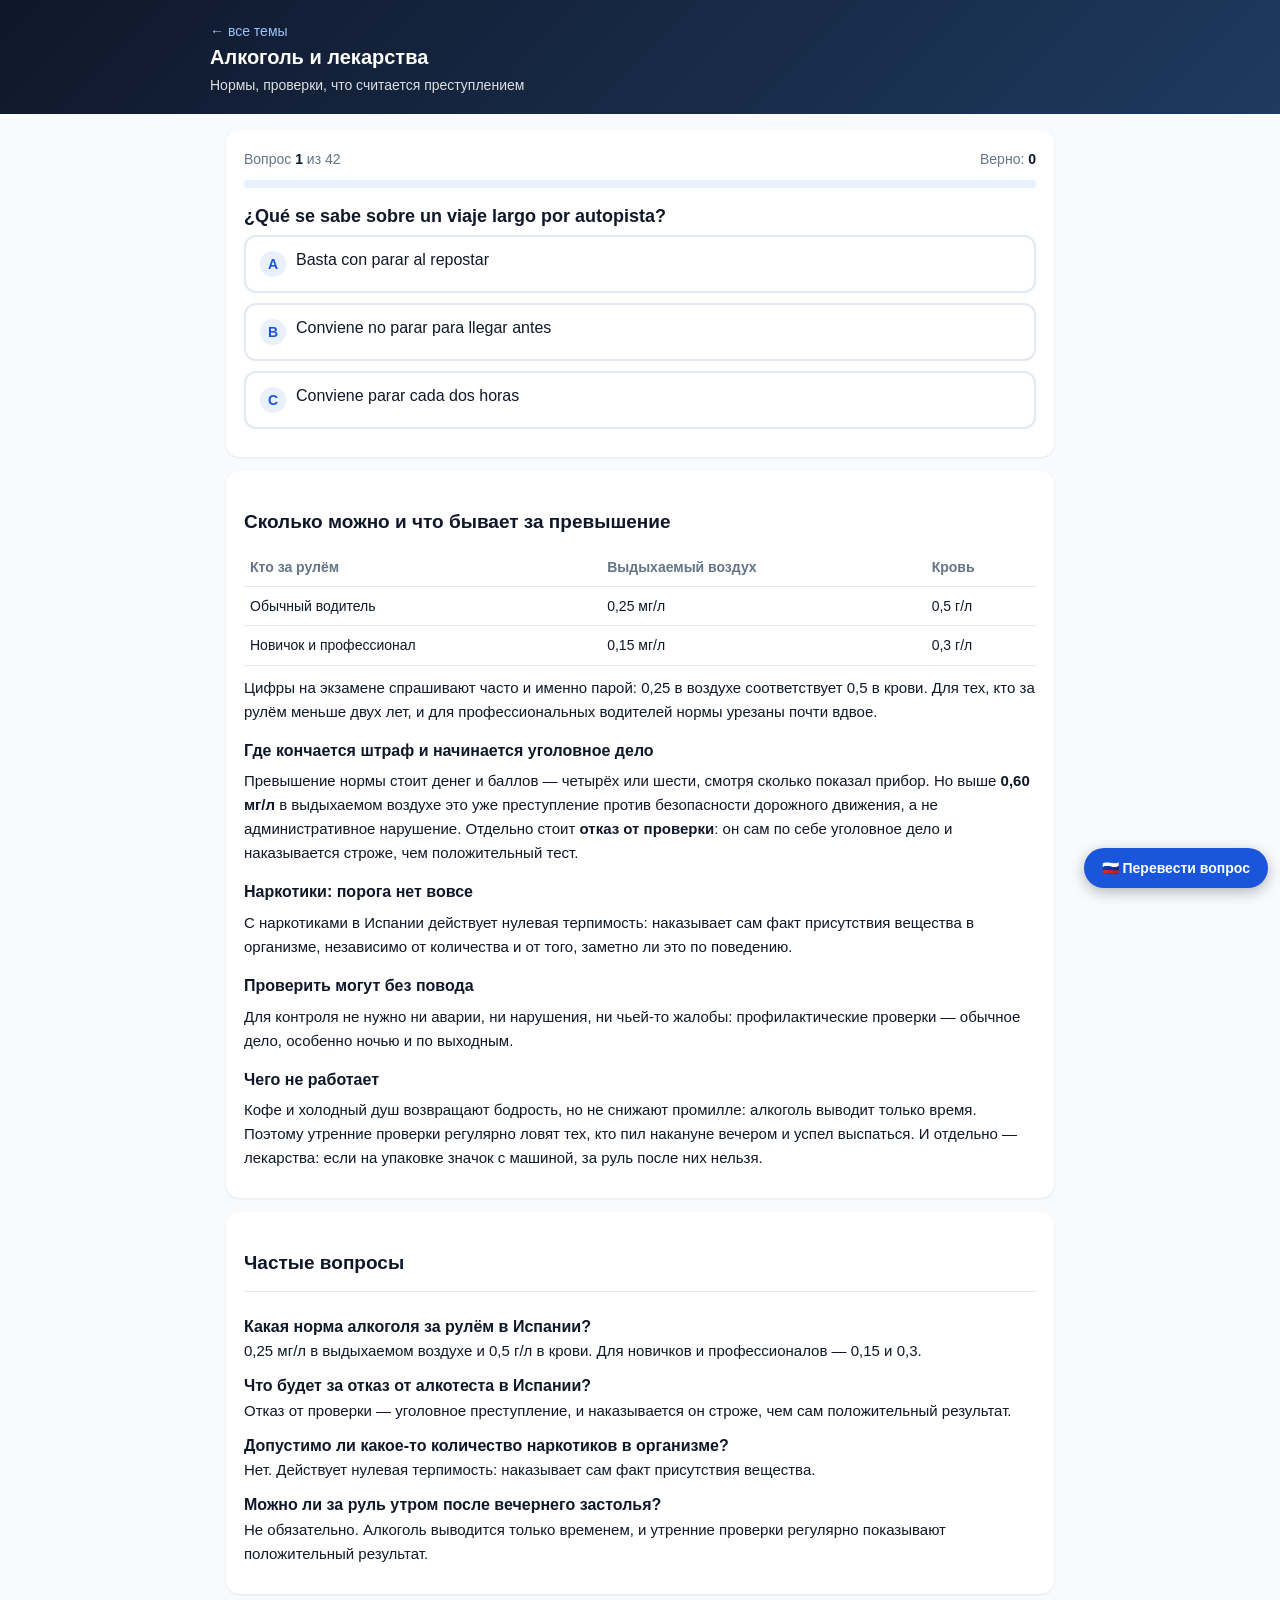
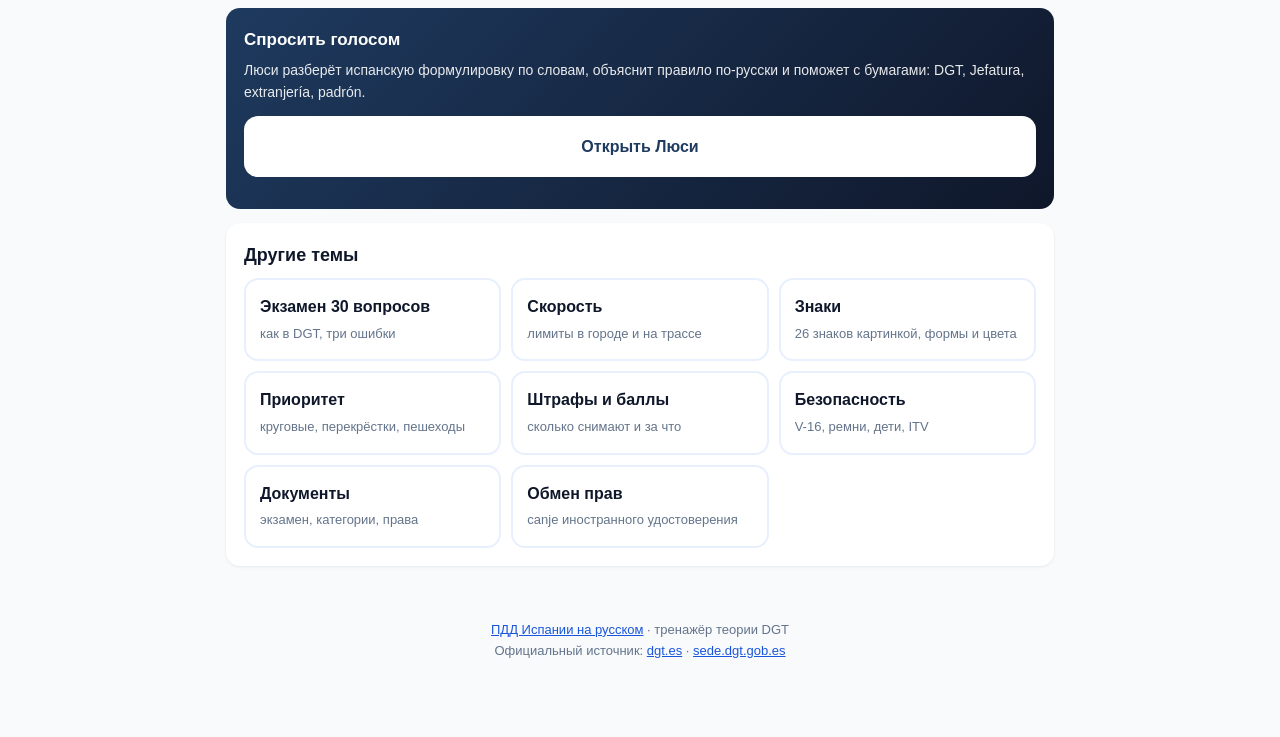
==== commit d28ae827: "Четвёртая волна: банк 457 → 552 Новые таблицы: мотоциклы (шлем, езда между рядами, свет днём, пассаж" ====
--- a/alcohol.html
+++ b/alcohol.html
@@ -20,7 +20,7 @@
 <link rel="manifest" href="manifest.json">
 <link rel="apple-touch-icon" href="icono-180.png">
 <link rel="icon" type="image/svg+xml" href="data:image/svg+xml,<svg xmlns='http://www.w3.org/2000/svg' viewBox='0 0 100 100'><circle cx='50' cy='50' r='48' fill='%230f172a' stroke='%231a56db' stroke-width='4'/><text x='50' y='40' text-anchor='middle' font-size='20' font-weight='bold' fill='%2360a5fa'>DGT</text><text x='50' y='62' text-anchor='middle' font-size='13' fill='white'>España</text><text x='50' y='80' text-anchor='middle' font-size='13' fill='%23f87171'>RU</text></svg>">
-<link rel="stylesheet" href="estilo.css?v=20260918a">
+<link rel="stylesheet" href="estilo.css?v=20260926a">
 <script type="application/ld+json">{"@context":"https://schema.org","@type":"FAQPage","mainEntity":[{"@type":"Question","name":"Какая норма алкоголя за рулём в Испании?","acceptedAnswer":{"@type":"Answer","text":"0,25 мг/л в выдыхаемом воздухе и 0,5 г/л в крови. Для новичков и профессионалов — 0,15 и 0,3."}},{"@type":"Question","name":"Что будет за отказ от алкотеста в Испании?","acceptedAnswer":{"@type":"Answer","text":"Отказ от проверки — уголовное преступление, и наказывается он строже, чем сам положительный результат."}},{"@type":"Question","name":"Допустимо ли какое-то количество наркотиков в организме?","acceptedAnswer":{"@type":"Answer","text":"Нет. Действует нулевая терпимость: наказывает сам факт присутствия вещества."}},{"@type":"Question","name":"Можно ли за руль утром после вечернего застолья?","acceptedAnswer":{"@type":"Answer","text":"Не обязательно. Алкоголь выводится только временем, и утренние проверки регулярно показывают положительный результат."}}]}</script>
 </head>
 <body>
@@ -117,8 +117,8 @@
 
 <script>window.MODO = {tema: "alcohol", examen: false};</script>
 
-<script src="preguntas.js?v=20260918a"></script>
-<script src="preguntas-auto.js?v=20260918a"></script>
-<script src="motor.js?v=20260918a"></script>
+<script src="preguntas.js?v=20260926a"></script>
+<script src="preguntas-auto.js?v=20260926a"></script>
+<script src="motor.js?v=20260926a"></script>
 </body>
 </html>
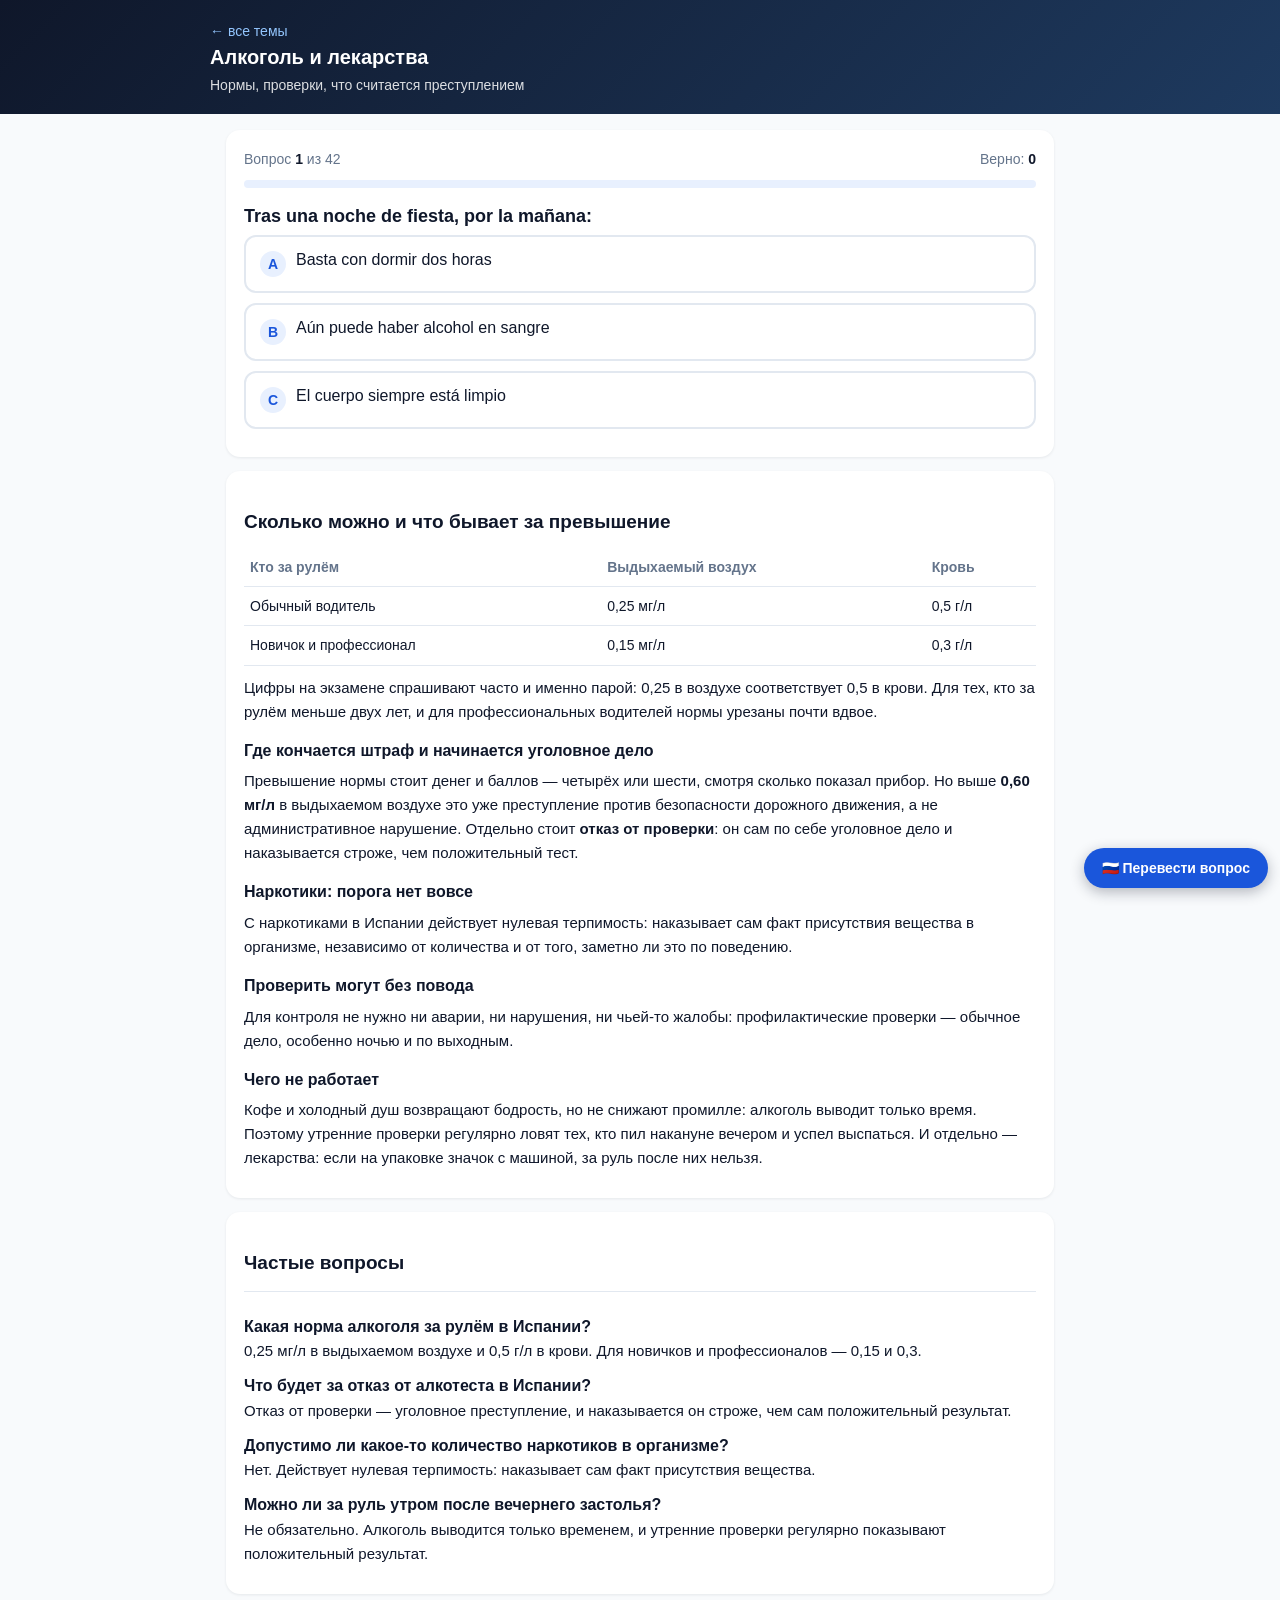
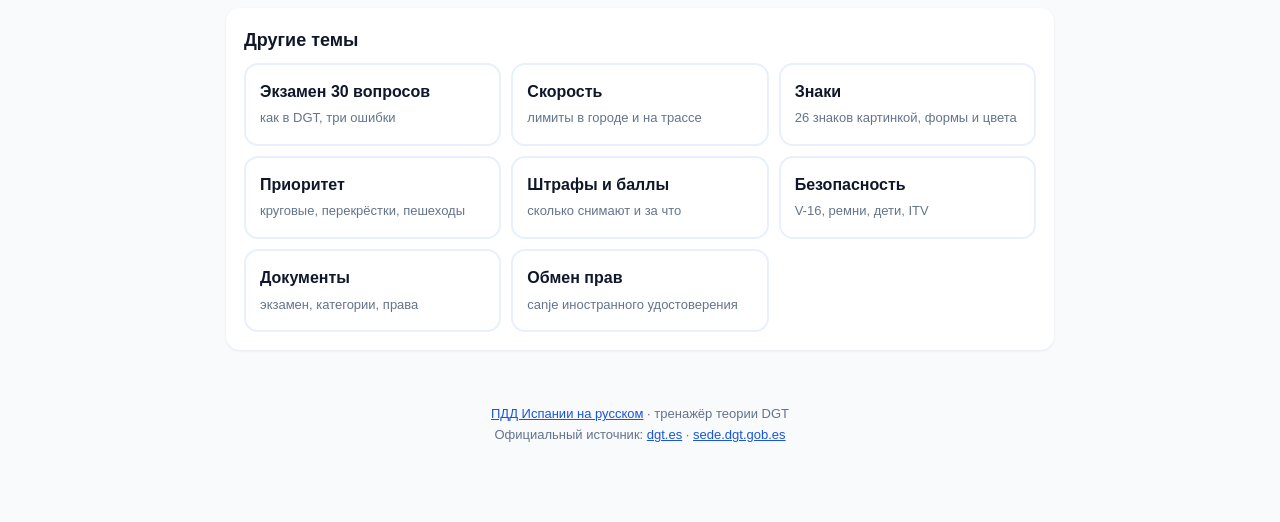
==== commit e512b259: "Убраны ссылки на Люси: репетитор приостановлен 26 окт 2026 Co-Authored-By: Claude Opus 5.5 <noreply@" ====
--- a/alcohol.html
+++ b/alcohol.html
@@ -20,7 +20,7 @@
 <link rel="manifest" href="manifest.json">
 <link rel="apple-touch-icon" href="icono-180.png">
 <link rel="icon" type="image/svg+xml" href="data:image/svg+xml,<svg xmlns='http://www.w3.org/2000/svg' viewBox='0 0 100 100'><circle cx='50' cy='50' r='48' fill='%230f172a' stroke='%231a56db' stroke-width='4'/><text x='50' y='40' text-anchor='middle' font-size='20' font-weight='bold' fill='%2360a5fa'>DGT</text><text x='50' y='62' text-anchor='middle' font-size='13' fill='white'>España</text><text x='50' y='80' text-anchor='middle' font-size='13' fill='%23f87171'>RU</text></svg>">
-<link rel="stylesheet" href="estilo.css?v=20260926a">
+<link rel="stylesheet" href="estilo.css?v=20261026a">
 <script type="application/ld+json">{"@context":"https://schema.org","@type":"FAQPage","mainEntity":[{"@type":"Question","name":"Какая норма алкоголя за рулём в Испании?","acceptedAnswer":{"@type":"Answer","text":"0,25 мг/л в выдыхаемом воздухе и 0,5 г/л в крови. Для новичков и профессионалов — 0,15 и 0,3."}},{"@type":"Question","name":"Что будет за отказ от алкотеста в Испании?","acceptedAnswer":{"@type":"Answer","text":"Отказ от проверки — уголовное преступление, и наказывается он строже, чем сам положительный результат."}},{"@type":"Question","name":"Допустимо ли какое-то количество наркотиков в организме?","acceptedAnswer":{"@type":"Answer","text":"Нет. Действует нулевая терпимость: наказывает сам факт присутствия вещества."}},{"@type":"Question","name":"Можно ли за руль утром после вечернего застолья?","acceptedAnswer":{"@type":"Answer","text":"Не обязательно. Алкоголь выводится только временем, и утренние проверки регулярно показывают положительный результат."}}]}</script>
 </head>
 <body>
@@ -87,12 +87,6 @@
     </div>
   </div>
 
-  <div class="lucia">
-    <h2>Спросить голосом</h2>
-    <p>Люси разберёт испанскую формулировку по словам, объяснит правило по-русски и
-    поможет с бумагами: DGT, Jefatura, extranjería, padrón.</p>
-    <a class="boton lucia" href="https://repetiteur.onrender.com/?c=es-pdd">Открыть Люси</a>
-  </div>
 
   <div class="tarjeta">
     <h2>Другие темы</h2>
@@ -117,8 +111,8 @@
 
 <script>window.MODO = {tema: "alcohol", examen: false};</script>
 
-<script src="preguntas.js?v=20260926a"></script>
-<script src="preguntas-auto.js?v=20260926a"></script>
-<script src="motor.js?v=20260926a"></script>
+<script src="preguntas.js?v=20261026a"></script>
+<script src="preguntas-auto.js?v=20261026a"></script>
+<script src="motor.js?v=20261026a"></script>
 </body>
 </html>
